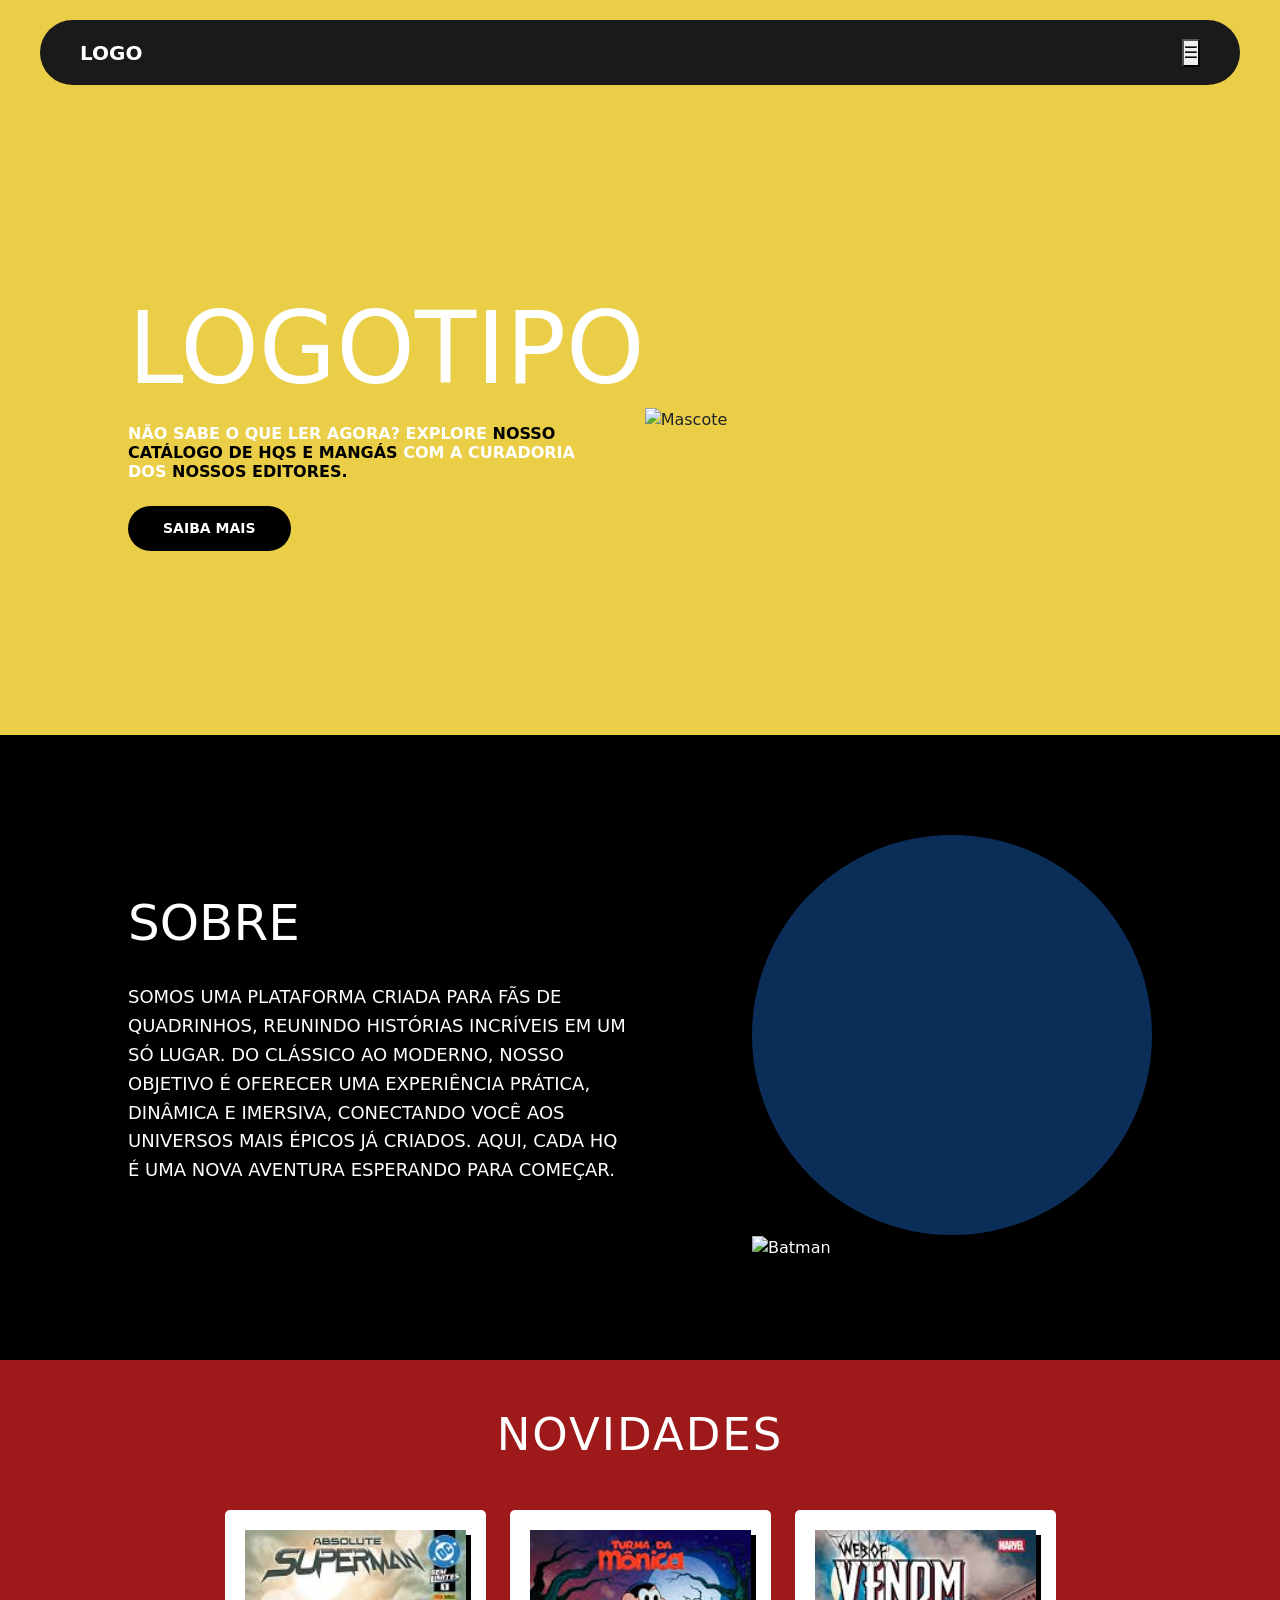
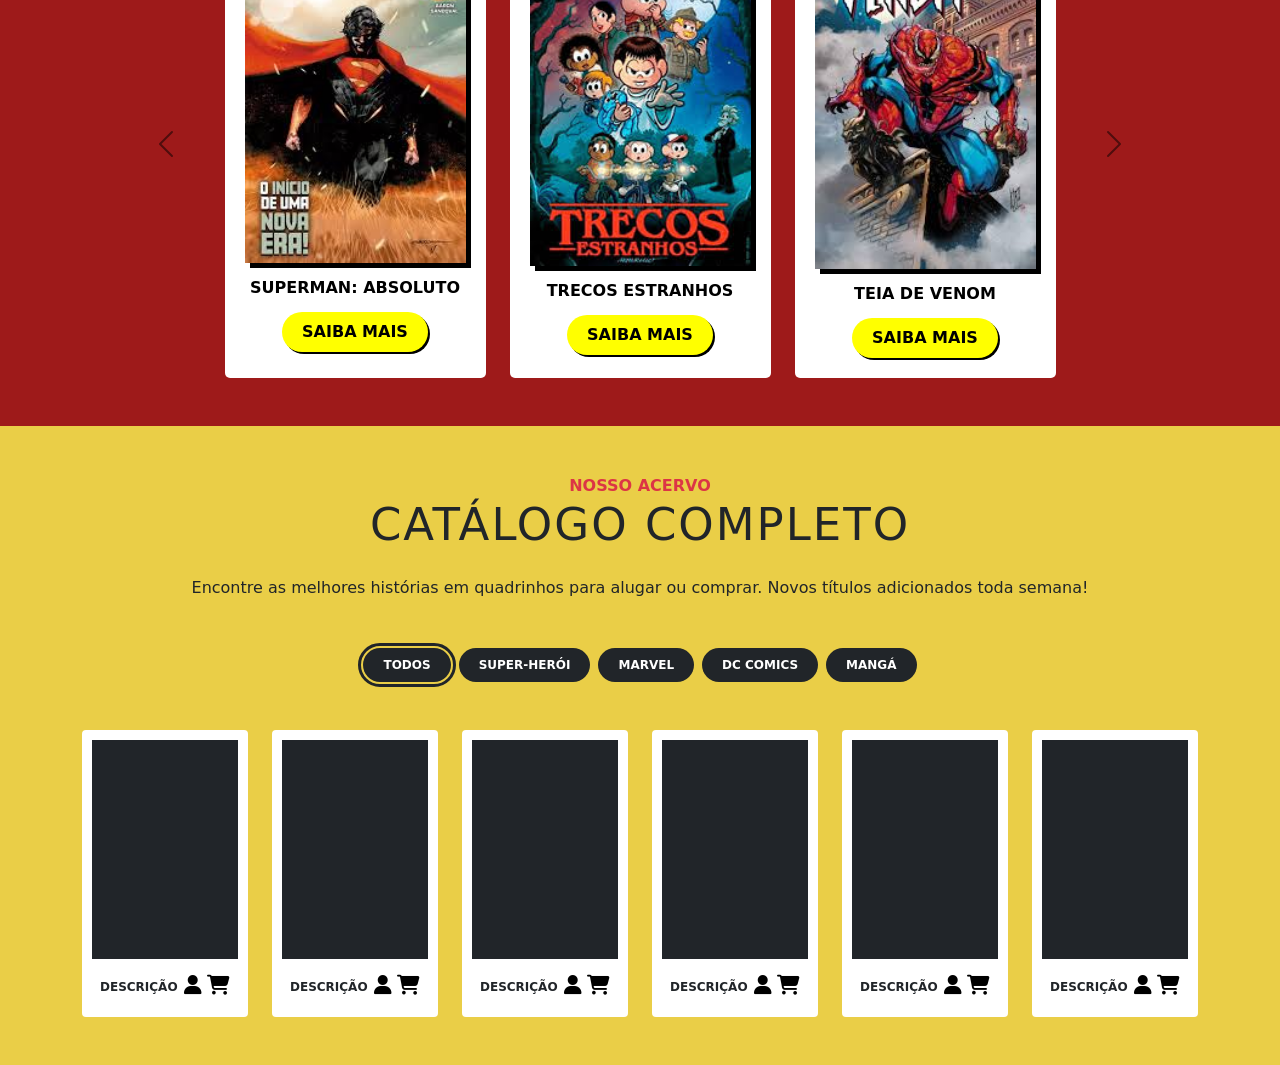
==== index.html @ d1879678 "commit 1 - (falta posicionamento das imagens, circulo e customizaçãomenu hamburguer) kawe - tipograf" ====
<!DOCTYPE html>
<html lang="pt-br">
<head>
    <meta charset="UTF-8">
    <meta name="viewport" content="width=device-width, initial-scale=1.0">
    <title>Landing Page HQs</title>


    <!-- CSS do Bootstrap -->
    <link href="https://cdn.jsdelivr.net/npm/bootstrap@5.3.3/dist/css/bootstrap.min.css" rel="stylesheet" integrity="sha384-QWTKZyjpPEjISv5WaRU9OFeRpok6YctnYmDr5pNlyT2bRjXh0JMhjY6hW+ALEwIH" crossorigin="anonymous">
    
    
    
    <!-- Font Awesome para os ícones exatos -->
    <link rel="stylesheet" href="https://cdnjs.cloudflare.com/ajax/libs/font-awesome/6.4.2/css/all.min.css">
    
    
    <!-- Fontes para estilo HQ -->
    <link href="https://fonts.googleapis.com/css2?family=Bangers&family=Roboto:wght@900&display=swap" rel="stylesheet">


    <!-- CSS -->
    <link rel="stylesheet" href="/css/style.css">

</head>
<body>

    <!-- Header / Navbar  -->
    <header class="header-container">
    <nav class="custom-navbar">

        <!-- Logo -->
        <div class="logo-text">LOGO</div>

        <!-- Botão hambúrguer -->
        <button class="menu-toggle" data-bs-toggle="collapse" data-bs-target="#menuMobile">
            ☰
        </button>

        <!-- Menu -->
        <div class="collapse menu-mobile" id="menuMobile">
            <ul class="nav-links">
                <li><a href="#">SOBRE</a></li>
                <li><a href="#">NEWS</a></li>
                <li><a href="#">CATÁLOGO</a></li>
                <li><a href="#">CONTATO</a></li>
            </ul>

            <!-- Ícones -->
            <div class="nav-icons">
                <i class="fa-solid fa-user user-icon"></i>
                <i class="fa-solid fa-cart-shopping cart-icon"></i>
            </div>
        </div>

    </nav>
</header>


    <!-- Seção hero  -->
    <section class="hero">
        <div class="hero-content">
            <h1>LOGOTIPO</h1>
            <p>NÃO SABE O QUE LER AGORA? EXPLORE <strong>NOSSO CATÁLOGO DE HQS E MANGÁS</strong> COM A CURADORIA DOS <strong> NOSSOS EDITORES.</strong></p>
            <button class="btn-saiba-mais">SAIBA MAIS</button>
        </div>

        <div class="hero-image">
            <!-- img -->
            <img src="" alt="Mascote">
        </div>
    </section>

    <!-- Seção sobre  -->
    <section class="about">
        <div class="about-container">
            <div class="about-text">
                
                <h2>SOBRE</h2>

                <p>SOMOS UMA PLATAFORMA CRIADA PARA FÃS DE QUADRINHOS, REUNINDO HISTÓRIAS INCRÍVEIS EM UM SÓ LUGAR. DO CLÁSSICO AO MODERNO, NOSSO OBJETIVO É OFERECER UMA EXPERIÊNCIA PRÁTICA, DINÂMICA E IMERSIVA, CONECTANDO VOCÊ AOS UNIVERSOS MAIS ÉPICOS JÁ CRIADOS. AQUI, CADA HQ É UMA NOVA AVENTURA ESPERANDO PARA COMEÇAR.</p>
            </div>
            <div class="about-img">
                <div class="circle-bg"></div>

                <!-- img -->
                <img src="" alt="Batman">
            </div>
        </div>
    </section>

    <!-- Seção Novidades  -->
<section class="news-section py-5">
    <div class="container text-center">
        <h2 class="section-title text-white mb-5">NOVIDADES</h2>
        
        <div id="carouselNovidades" class="carousel slide" data-bs-ride="carousel">
            <div class="carousel-inner">
                <!-- Item 1 do Carrossel -->
                <div class="carousel-item active">
                    <div class="row justify-content-center g-4">
                        <!-- Card 1 -->
                        <div class="col-10 col-sm-6 col-md-4 col-lg-3">
                            <div class="news-card">
                                <img src="/assets/img/new-img2.jpg" alt="Superman Absoluto">
                                <h5>SUPERMAN: ABSOLUTO</h5>
                                <button class="btn-hq">SAIBA MAIS</button>
                            </div>
                        </div>
                        <!-- Card 2 -->
                        <div class="col-10 col-sm-6 col-md-4 col-lg-3">
                            <div class="news-card">
                                <img src="/assets/img/new-img3.jpg" alt="Trecos Estranhos">
                                <h5>TRECOS ESTRANHOS</h5>
                                <button class="btn-hq">SAIBA MAIS</button>
                            </div>
                        </div>
                        <!-- Card 3 -->
                        <div class="col-10 col-sm-6 col-md-4 col-lg-3">
                            <div class="news-card">
                                <img src="/assets/img/new-img1.jpg" alt="Teia de Venom">
                                <h5>TEIA DE VENOM</h5>
                                <button class="btn-hq">SAIBA MAIS</button>
                            </div>
                        </div>
                    </div>
                </div>
            </div>
            <!-- Controles -->
            <button class="carousel-control-prev" type="button" data-bs-target="#carouselNovidades" data-bs-slide="prev">
                <span class="carousel-control-prev-icon"></span>
            </button>
            <button class="carousel-control-next" type="button" data-bs-target="#carouselNovidades" data-bs-slide="next">
                <span class="carousel-control-next-icon"></span>
            </button>
        </div>
    </div>
</section>

<!-- Seção Catálogo  -->
<section class="catalog-section py-5">
    <div class="container text-center">
        <p class="mb-0 text-danger fw-bold">NOSSO ACERVO</p>
        <h2 class="section-title mb-4">CATÁLOGO COMPLETO</h2>
        <p class="subtitle mb-5">Encontre as melhores histórias em quadrinhos para alugar ou comprar. Novos títulos adicionados toda semana!</p>

        <!-- Filtros -->
        <div class="d-flex justify-content-center gap-2 mb-5 flex-wrap">
            <button class="btn-filter active">TODOS</button>
            <button class="btn-filter">SUPER-HERÓI</button>
            <button class="btn-filter">MARVEL</button>
            <button class="btn-filter">DC COMICS</button>
            <button class="btn-filter">MANGÁ</button>
        </div>

        <!-- Grid de Cards do Catálogo  -->
        <div class="row g-4">
             
            <!-- Card 1 -->
            <div class="col-6 col-md-2">
                <div class="catalog-card">
                    <div class="card-img-placeholder"><img src="" alt=""></div>
                    <div class="p-2 d-flex justify-content-between align-items-center mt-2">
                        <span class="desc">DESCRIÇÃO</span>
                        <div class="icons-catalog">
                            <span><i class="fa-solid fa-user user-icon"></i></span>
                            <span><i class="fa-solid fa-cart-shopping cart-icon"></i></span>
                        </div>
                    </div>
                </div>
            </div>
            <!-- Card 2 -->
            <div class="col-6 col-md-2">
                <div class="catalog-card">
                    <div class="card-img-placeholder"><img src="" alt=""></div>
                    <div class="p-2 d-flex justify-content-between align-items-center mt-2">
                        <span class="desc">DESCRIÇÃO</span>
                        <div class="icons-catalog">
                            <span><i class="fa-solid fa-user user-icon"></i></span>
                            <span><i class="fa-solid fa-cart-shopping cart-icon"></i></span>
                        </div>
                    </div>
                </div>
            </div>
            <!-- Card 3 -->
            <div class="col-6 col-md-2">
                <div class="catalog-card">
                    <div class="card-img-placeholder"><img src="" alt="" ></div>
                    <div class="p-2 d-flex justify-content-between align-items-center mt-2">
                        <span class="desc">DESCRIÇÃO</span>
                        <div class="icons-catalog">
                            <span><i class="fa-solid fa-user user-icon"></i></span>
                            <span><i class="fa-solid fa-cart-shopping cart-icon"></i></span>
                        </div>
                    </div>
                </div>
            </div>
            <!-- Card 4 -->
            <div class="col-6 col-md-2">
                <div class="catalog-card">
                    <div class="card-img-placeholder"><img src="" alt=""></div>
                    <div class="p-2 d-flex justify-content-between align-items-center mt-2">
                        <span class="desc">DESCRIÇÃO</span>
                        <div class="icons-catalog">
                            <span><i class="fa-solid fa-user user-icon"></i></span>
                            <span><i class="fa-solid fa-cart-shopping cart-icon"></i></span>
                        </div>
                    </div>
                </div>
            </div>
            <!-- Card 5 -->
            <div class="col-6 col-md-2">
                <div class="catalog-card">
                    <div class="card-img-placeholder"><img src="" alt=""></div>
                    <div class="p-2 d-flex justify-content-between align-items-center mt-2">
                        <span class="desc">DESCRIÇÃO</span>
                        <div class="icons-catalog">
                            <span><i class="fa-solid fa-user user-icon"></i></span>
                            <span><i class="fa-solid fa-cart-shopping cart-icon"></i></span>
                        </div>
                    </div>
                </div>
            </div>
            <!-- Card 6 -->
            <div class="col-6 col-md-2">
                <div class="catalog-card">
                    <div class="card-img-placeholder"><img src="" alt=""></div>
                    <div class="p-2 d-flex justify-content-between align-items-center mt-2">
                        <span class="desc">DESCRIÇÃO</span>
                        <div class="icons-catalog">
                            <span><i class="fa-solid fa-user user-icon"></i></span>
                            <span><i class="fa-solid fa-cart-shopping cart-icon"></i></span>
                        </div>
                    </div>
                </div>
            </div>
        </div>
    </div>
</section>

<!-- Bootstrap JS  -->
<script src="https://cdn.jsdelivr.net/npm/bootstrap@5.3.0/dist/js/bootstrap.bundle.min.js" defer></script>

</body>
</html>
---- css/style.css ----
*{
    padding: 0;
    margin: 0;
    box-sizing: border-box;
}

/* =============================== */

/* --- HEADER  --- */
.header-container {
    background-color: #eace47;
    padding: 20px 0;
    width: 100%;
}

/* Logo */
.logo-text {
    color: white;
    font-weight: 900;
    font-size: 20px;
}

/* Navbar */
.custom-navbar {
    background-color: #1a1a1a;
    width: 95%;
    max-width: 1200px;
    margin: 0 auto;
    height: 65px;
    border-radius: 50px; /* Formato de pílula exato */
    display: flex;
    justify-content: space-between;
    align-items: center;
    padding: 0 40px;
}

.nav-links {
    display: flex;
    list-style: none;
    gap: 35px;
}

.nav-links a {
    color: white;
    text-decoration: none;
    font-weight: 900;
    font-size: 14px;
    transition: 0.3s;
}

.nav-links a:hover {
    color: #f1d34d;
}

/* Ícones navbar */
.nav-icons {
    display: flex;
    gap: 20px;
    align-items: center;
}

.user-icon {
    color: #ffffff; 
    font-size: 20px;
    cursor: pointer;
}

.cart-icon {
    color: #ffffff; /* Branco*/
    font-size: 20px;
    cursor: pointer;
}


/* ==================================== */

/* --- SEÇÃO HERO --- */
.hero {
    background-color: #eace47;
    height: 70vh;
    display: flex;
    align-items: center;
    padding: 0 10%;
}

.hero-content h1 {
     
    font-size: clamp(50px, 8vw, 100px);
    color: white;
    margin-bottom: 15px;
}

.hero-content p {
    color: #ffffff;
    max-width: 450px;
    font-weight: 900;
    text-transform: uppercase;
    font-size: 16px;
    line-height: 1.2;
    margin-bottom: 25px;
}

.hero-content p strong{
    color: black;
}

.btn-saiba-mais {
    background-color: black;
    color: #ffffff;
    border: none;
    padding: 12px 35px;
    border-radius: 25px;
    font-weight: 900;
    cursor: pointer;
    font-size: 14px;
}

/* ================================== */

/* Seção sobre */
.about {
    background-color: black;
    color: white;
    padding: 100px 10%;
    overflow: hidden;
}

.about-container {
    display: flex;
    align-items: center;
    justify-content: space-between;
}

.about-text {
    flex: 1;
}

.about-text h2 {
    font-size: 50px;
    margin-bottom: 30px;
   
}

.about-text p {
    font-size: 18px;
    line-height: 1.6;
    max-width: 500px;
    text-transform: uppercase;
}

.about-image {
    flex: 1;
    position: relative;
    display: flex;
    justify-content: center;
}

.circle-bg {
    
    width: 400px;
    height: 400px;
    background-color: #0b2e59; /* Azul do fundo do Batman */
    border-radius: 50%;
    z-index: 1;
    right: -50px;
}

.about-image img {
    position: relative;
    z-index: 2;
    height: 500px; /* Ajuste conforme sua imagem */
    object-fit: contain;
}

/* Estilo das Seções */
.news-section {
    background-color: #9e1a1a; /* Vermelho escuro da imagem */
}

.catalog-section {
    background-color: #eace47; /* Amarelo */
}

.section-title {
    
    font-size: 45px;
    letter-spacing: 2px;
}

/* ===================================== */

/* Seção novidades */

.carousel-control-prev-icon,
.carousel-control-next-icon {
    filter: invert(1); 
}

/* Cards de Novidades */
.news-card {
    background: white;
    padding: 20px;
    border-radius: 5px;
    height: 100%;
    display: flex;
    flex-direction: column;
    align-items: center;
}

.news-card img {
    width: 100%;
    margin-bottom: 15px;
    box-shadow: 5px 5px 0px black;
}

.news-card h5 {
    font-weight: 900;
    font-size: 16px;
    margin-bottom: 15px;
    color: black;
}

.btn-hq {
    background-color: #ffff00;
    color: black;
    border: none;
    padding: 8px 20px;
    font-weight: 900;
    border-radius: 20px;
    box-shadow: 2px 2px 0px black;
}

/* =========================================== */

/* Seção do catálogo */

/* Filtros */
.btn-filter {
    background-color: #212529;
    color: white;
    border: none;
    padding: 8px 20px;
    border-radius: 20px;
    font-size: 12px;
    font-weight: bold;
}

.btn-filter.active {
    outline: 3px solid #212529;
    outline-offset: 2px;
}

/* Cards do Catálogo */
.catalog-card {
    background: white;
    padding: 10px;
    border-radius: 4px;
}

.card-img-placeholder {
    background-color: #212529;
    aspect-ratio: 2/3;
    width: 100%;
}

.catalog-card .desc {
    font-size: 12px;
    font-weight: 900;
}

.icons-catalog i{
    color: black;
}


/* ================= RESPONSIVIDADE ================= */

/* Tablets */
@media (max-width: 1024px) {

    .custom-navbar {
        padding: 0 20px;
    }

    .nav-links {
        gap: 20px;
    }

    .hero {
        height: auto;
        padding: 60px 8%;
        text-align: center;
        justify-content: center;
    }

    .hero-content p {
        margin: 0 auto 25px;
    }

    .about-container {
        flex-direction: column;
        text-align: center;
        gap: 40px;
    }

    .about-text p {
        margin: 0 auto;
    }

    .circle-bg {
        width: 300px;
        height: 300px;
        right: 0;
    }

    .about-image img {
        height: 400px;
    }
}


/* Celulares */
@media (max-width: 768px) {

    /* Navbar */
    .custom-navbar {
        flex-direction: column;
        height: auto;
        padding: 20px;
        gap: 15px;
        border-radius: 20px;
    }

    .nav-links {
        flex-direction: column;
        gap: 10px;
        align-items: center;
    }

    .nav-icons {
        justify-content: center;
    }

    /* Hero */
    .hero {
        flex-direction: column;
        text-align: center;
        padding: 50px 5%;
    }

    .hero-content h1 {
        font-size: clamp(35px, 10vw, 60px);
    }

    .hero-content p {
        font-size: 14px;
    }

    /* About */
    .about {
        padding: 60px 5%;
    }

    .about-text h2 {
        font-size: 32px;
    }

    .about-text p {
        font-size: 14px;
    }

    .about-image img {
        height: 300px;
    }

    .circle-bg {
        width: 220px;
        height: 220px;
    }

    /* Seções */
    .section-title {
        font-size: 28px;
        text-align: center;
    }

    /* Cards */
    .news-card h5 {
        font-size: 14px;
        text-align: center;
    }

    .btn-hq {
        font-size: 12px;
        padding: 6px 15px;
    }
}


/* Celulares pequenos */
@media (max-width: 480px) {

    .hero-content h1 {
        font-size: 28px;
    }

    .hero-content p {
        font-size: 12px;
    }

    .btn-saiba-mais {
        padding: 10px 20px;
        font-size: 12px;
    }

    .about-text h2 {
        font-size: 24px;
    }

    .section-title {
        font-size: 22px;
    }
}
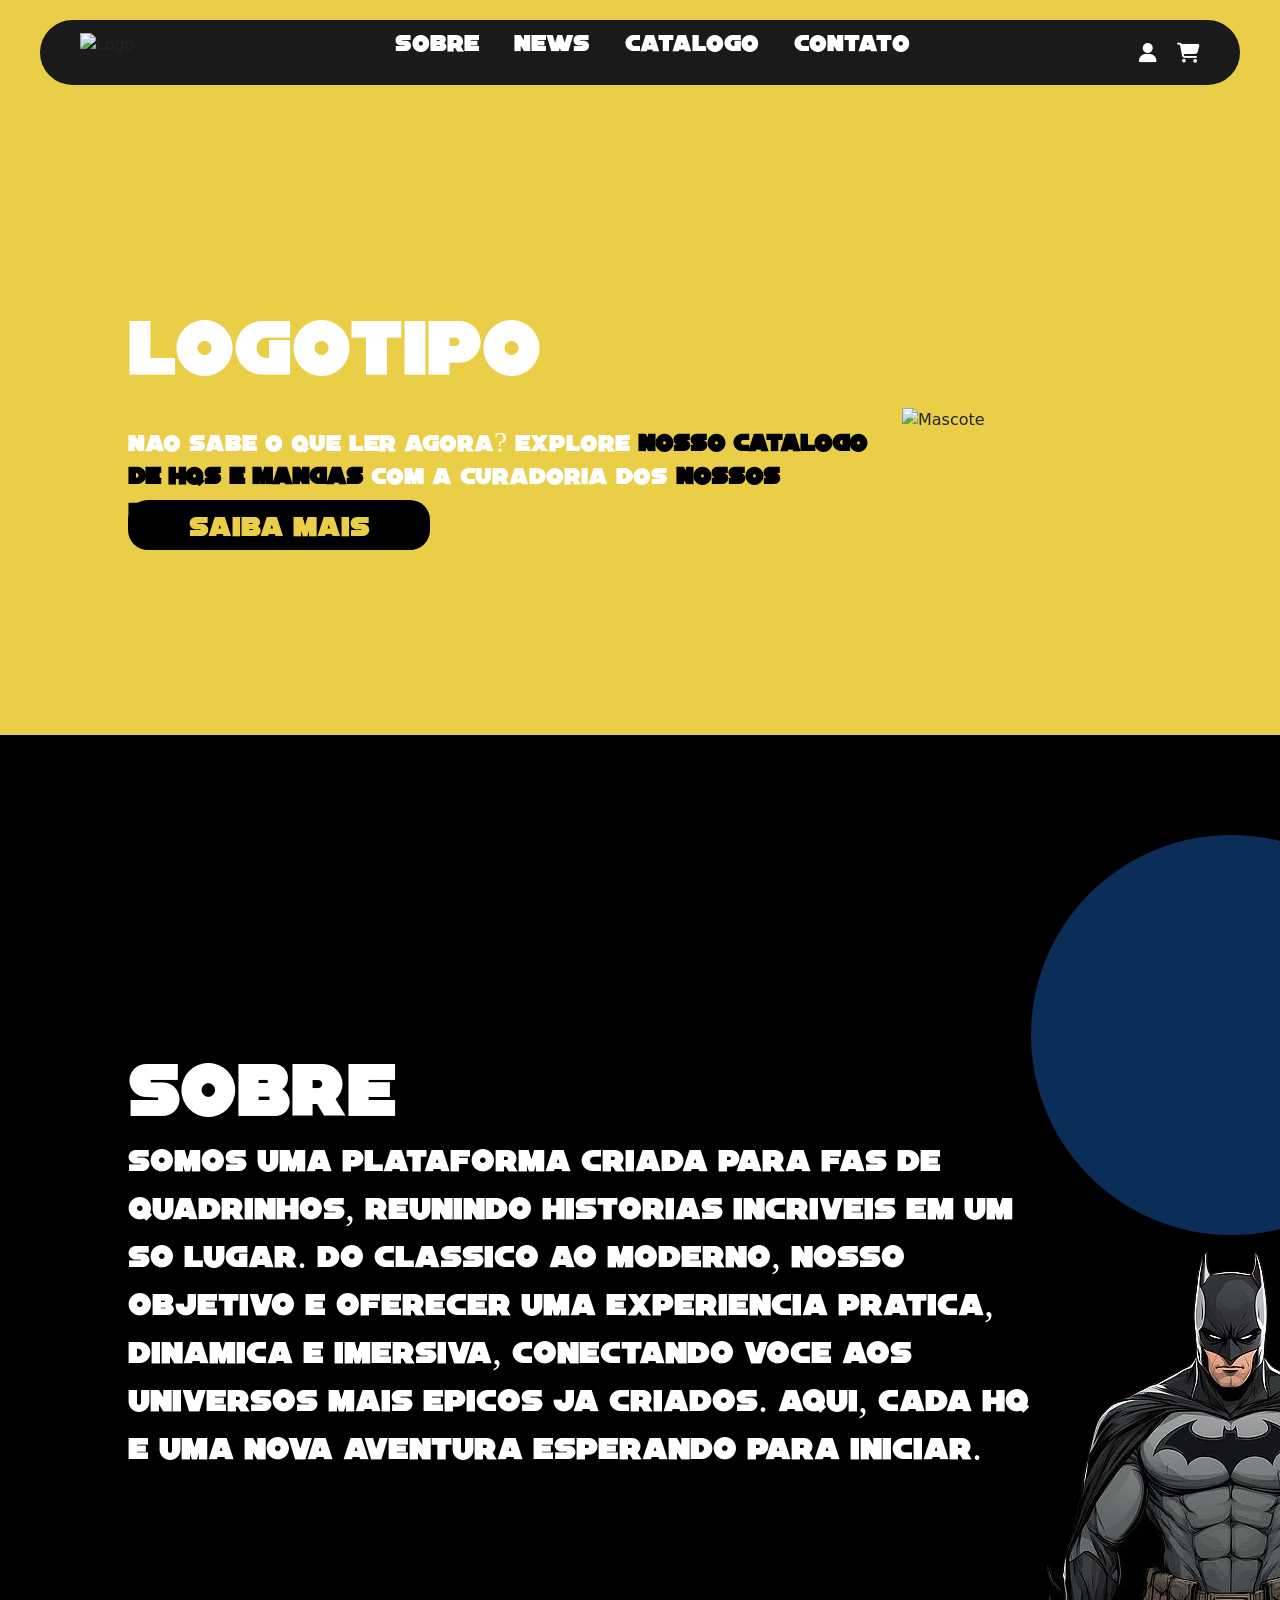
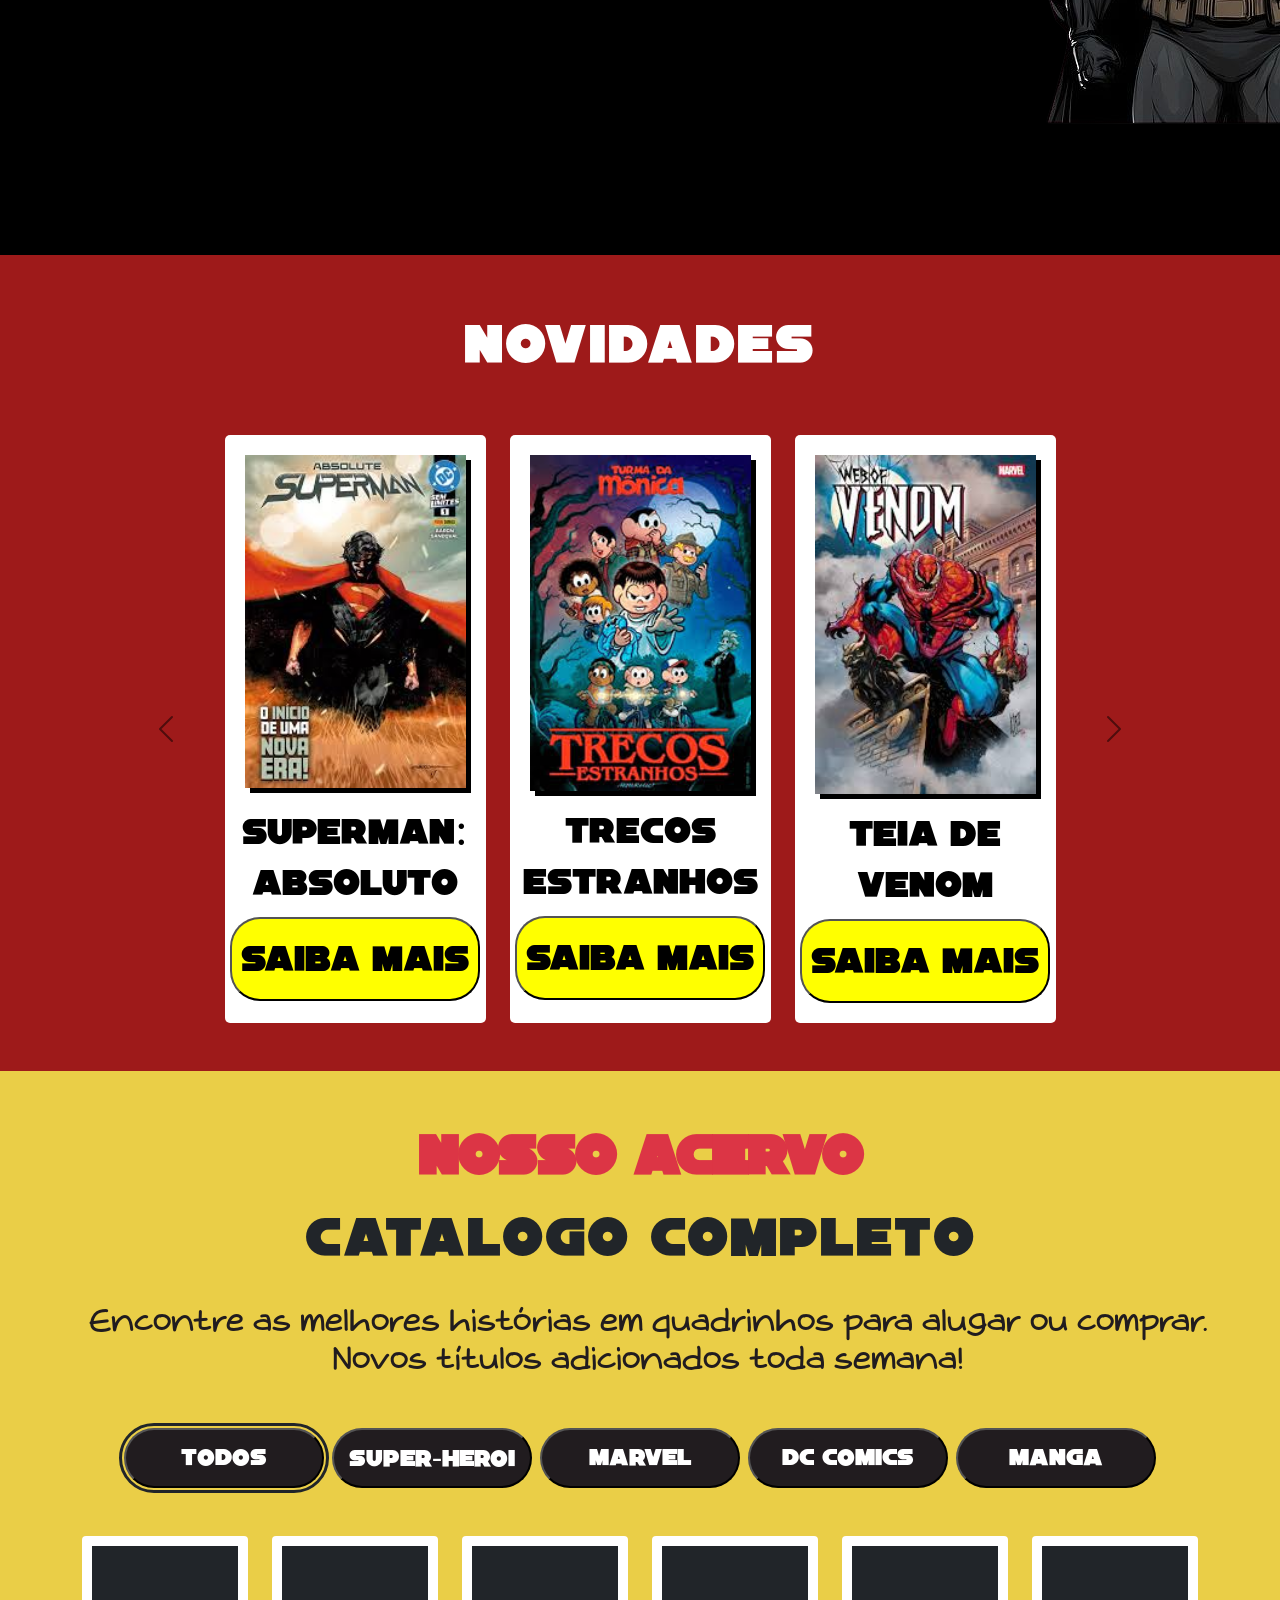
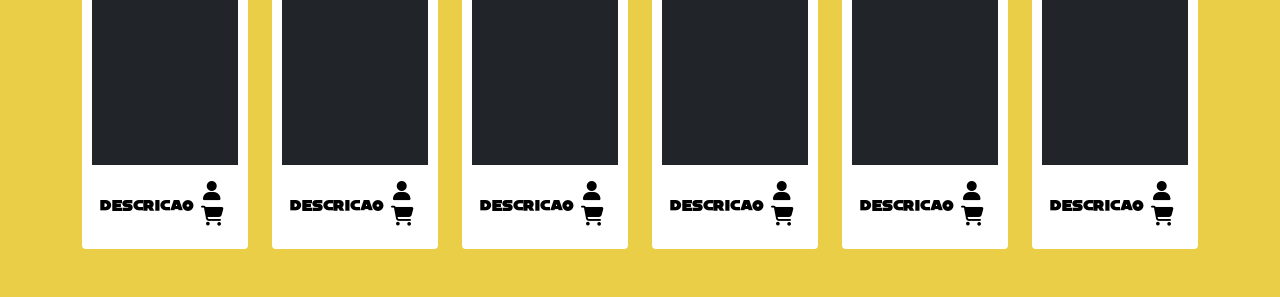
==== commit 4052672a: "commit 2 - falta ajustes no posicionamento das imagens, a logo e o mascote" ====
--- a/index.html
+++ b/index.html
@@ -25,43 +25,37 @@
 </head>
 <body>
 
-    <!-- Header / Navbar  -->
-    <header class="header-container">
-    <nav class="custom-navbar">
-
-        <!-- Logo -->
-        <div class="logo-text">LOGO</div>
-
-        <!-- Botão hambúrguer -->
-        <button class="menu-toggle" data-bs-toggle="collapse" data-bs-target="#menuMobile">
-            ☰
-        </button>
-
-        <!-- Menu -->
-        <div class="collapse menu-mobile" id="menuMobile">
-            <ul class="nav-links">
-                <li><a href="#">SOBRE</a></li>
-                <li><a href="#">NEWS</a></li>
-                <li><a href="#">CATÁLOGO</a></li>
-                <li><a href="#">CONTATO</a></li>
-            </ul>
-
-            <!-- Ícones -->
-            <div class="nav-icons">
-                <i class="fa-solid fa-user user-icon"></i>
-                <i class="fa-solid fa-cart-shopping cart-icon"></i>
-            </div>
-        </div>
-
-    </nav>
-</header>
+    <!-- Header / Navbar --> 
+    <header class="header-container"> 
+        <nav class="custom-navbar"> 
+            
+            <!-- Logo --> 
+        <div class="logo">
+             <img src="assets/img/" alt="Logo">
+        </div>
+             
+             <!-- Navbar --> 
+              <ul class="nav-links"> 
+                <li><a href="#">SOBRE</a></li> 
+                <li><a href="#">NEWS</a></li> 
+                <li><a href="#">CATALOGO</a></li> 
+                <li><a href="#">CONTATO</a></li> 
+            </ul> 
+            
+            <!-- Icones da navbar --> 
+             <div class="nav-icons"> 
+                <i class="fa-solid fa-user user-icon"></i> 
+                <i class="fa-solid fa-cart-shopping cart-icon"></i> 
+            </div> 
+        </nav> 
+    </header>
 
 
     <!-- Seção hero  -->
     <section class="hero">
         <div class="hero-content">
             <h1>LOGOTIPO</h1>
-            <p>NÃO SABE O QUE LER AGORA? EXPLORE <strong>NOSSO CATÁLOGO DE HQS E MANGÁS</strong> COM A CURADORIA DOS <strong> NOSSOS EDITORES.</strong></p>
+            <p>NAO SABE O QUE LER AGORA? EXPLORE <strong>NOSSO CATALOGO DE HQS E MANGAS</strong> COM A CURADORIA DOS <strong> NOSSOS EDITORES.</strong></p>
             <button class="btn-saiba-mais">SAIBA MAIS</button>
         </div>
 
@@ -78,13 +72,14 @@
                 
                 <h2>SOBRE</h2>
 
-                <p>SOMOS UMA PLATAFORMA CRIADA PARA FÃS DE QUADRINHOS, REUNINDO HISTÓRIAS INCRÍVEIS EM UM SÓ LUGAR. DO CLÁSSICO AO MODERNO, NOSSO OBJETIVO É OFERECER UMA EXPERIÊNCIA PRÁTICA, DINÂMICA E IMERSIVA, CONECTANDO VOCÊ AOS UNIVERSOS MAIS ÉPICOS JÁ CRIADOS. AQUI, CADA HQ É UMA NOVA AVENTURA ESPERANDO PARA COMEÇAR.</p>
+                <p>SOMOS UMA PLATAFORMA CRIADA PARA FAS DE QUADRINHOS, REUNINDO HISTORIAS INCRIVEIS EM UM SO LUGAR. DO CLASSICO AO MODERNO, NOSSO OBJETIVO E OFERECER UMA EXPERIENCIA PRATICA, DINAMICA E IMERSIVA, CONECTANDO VOCE AOS UNIVERSOS MAIS EPICOS JA CRIADOS. AQUI, CADA HQ E UMA NOVA AVENTURA ESPERANDO PARA INICIAR.</p>
             </div>
             <div class="about-img">
                 <div class="circle-bg"></div>
 
                 <!-- img -->
-                <img src="" alt="Batman">
+                <img src="/assets/img/batman-img-removebg-preview.png" alt="Batman">
+
             </div>
         </div>
     </section>
@@ -140,17 +135,17 @@
 <!-- Seção Catálogo  -->
 <section class="catalog-section py-5">
     <div class="container text-center">
-        <p class="mb-0 text-danger fw-bold">NOSSO ACERVO</p>
-        <h2 class="section-title mb-4">CATÁLOGO COMPLETO</h2>
+        <p class="titulo-cat mb-0 text-danger fw-bold">NOSSO ACERVO</p>
+        <h2 class="section-title mb-4">CATALOGO COMPLETO</h2>
         <p class="subtitle mb-5">Encontre as melhores histórias em quadrinhos para alugar ou comprar. Novos títulos adicionados toda semana!</p>
 
         <!-- Filtros -->
         <div class="d-flex justify-content-center gap-2 mb-5 flex-wrap">
             <button class="btn-filter active">TODOS</button>
-            <button class="btn-filter">SUPER-HERÓI</button>
+            <button class="btn-filter">SUPER-HEROI</button>
             <button class="btn-filter">MARVEL</button>
             <button class="btn-filter">DC COMICS</button>
-            <button class="btn-filter">MANGÁ</button>
+            <button class="btn-filter">MANGA</button>
         </div>
 
         <!-- Grid de Cards do Catálogo  -->
@@ -161,7 +156,7 @@
                 <div class="catalog-card">
                     <div class="card-img-placeholder"><img src="" alt=""></div>
                     <div class="p-2 d-flex justify-content-between align-items-center mt-2">
-                        <span class="desc">DESCRIÇÃO</span>
+                        <span class="desc">DESCRICAO</span>
                         <div class="icons-catalog">
                             <span><i class="fa-solid fa-user user-icon"></i></span>
                             <span><i class="fa-solid fa-cart-shopping cart-icon"></i></span>
@@ -174,7 +169,7 @@
                 <div class="catalog-card">
                     <div class="card-img-placeholder"><img src="" alt=""></div>
                     <div class="p-2 d-flex justify-content-between align-items-center mt-2">
-                        <span class="desc">DESCRIÇÃO</span>
+                        <span class="desc">DESCRICAO</span>
                         <div class="icons-catalog">
                             <span><i class="fa-solid fa-user user-icon"></i></span>
                             <span><i class="fa-solid fa-cart-shopping cart-icon"></i></span>
@@ -187,7 +182,7 @@
                 <div class="catalog-card">
                     <div class="card-img-placeholder"><img src="" alt="" ></div>
                     <div class="p-2 d-flex justify-content-between align-items-center mt-2">
-                        <span class="desc">DESCRIÇÃO</span>
+                        <span class="desc">DESCRICAO</span>
                         <div class="icons-catalog">
                             <span><i class="fa-solid fa-user user-icon"></i></span>
                             <span><i class="fa-solid fa-cart-shopping cart-icon"></i></span>
@@ -200,7 +195,7 @@
                 <div class="catalog-card">
                     <div class="card-img-placeholder"><img src="" alt=""></div>
                     <div class="p-2 d-flex justify-content-between align-items-center mt-2">
-                        <span class="desc">DESCRIÇÃO</span>
+                        <span class="desc">DESCRICAO</span>
                         <div class="icons-catalog">
                             <span><i class="fa-solid fa-user user-icon"></i></span>
                             <span><i class="fa-solid fa-cart-shopping cart-icon"></i></span>
@@ -213,7 +208,7 @@
                 <div class="catalog-card">
                     <div class="card-img-placeholder"><img src="" alt=""></div>
                     <div class="p-2 d-flex justify-content-between align-items-center mt-2">
-                        <span class="desc">DESCRIÇÃO</span>
+                        <span class="desc">DESCRICAO</span>
                         <div class="icons-catalog">
                             <span><i class="fa-solid fa-user user-icon"></i></span>
                             <span><i class="fa-solid fa-cart-shopping cart-icon"></i></span>
@@ -226,7 +221,7 @@
                 <div class="catalog-card">
                     <div class="card-img-placeholder"><img src="" alt=""></div>
                     <div class="p-2 d-flex justify-content-between align-items-center mt-2">
-                        <span class="desc">DESCRIÇÃO</span>
+                        <span class="desc">DESCRICAO</span>
                         <div class="icons-catalog">
                             <span><i class="fa-solid fa-user user-icon"></i></span>
                             <span><i class="fa-solid fa-cart-shopping cart-icon"></i></span>
--- a/css/style.css
+++ b/css/style.css
@@ -2,6 +2,29 @@
     padding: 0;
     margin: 0;
     box-sizing: border-box;
+}
+
+
+/* Fontes baixadas */
+
+/* Fonte 1 (Moliga) */
+@font-face {
+    font-family: 'Moliga';
+    src: url('/assets/fonts/Moliga\ DEMO.otf') format('opentype');
+    font-weight: normal;
+    font-style: normal;
+}
+
+
+/* Fonte 2 (The simple Life) */
+@font-face {
+    font-family: 'Simple';
+    src: url('/assets/fonts/The\ Simple\ Life.otf') format('opentype');
+}
+
+
+.body{
+    font-family: 'Moliga';
 }
 
 /* =============================== */
@@ -14,11 +37,20 @@
 }
 
 /* Logo */
-.logo-text {
-    color: white;
-    font-weight: 900;
-    font-size: 20px;
-}
+
+.logo {
+    display: flex;
+    align-items: center;
+}
+
+
+
+.logo img {
+    height: 40px; /* controla o tamanho */
+    width: auto;
+    display: block;
+}
+
 
 /* Navbar */
 .custom-navbar {
@@ -27,7 +59,7 @@
     max-width: 1200px;
     margin: 0 auto;
     height: 65px;
-    border-radius: 50px; /* Formato de pílula exato */
+    border-radius: 50px; 
     display: flex;
     justify-content: space-between;
     align-items: center;
@@ -41,11 +73,15 @@
 }
 
 .nav-links a {
-    color: white;
+    color: #FFF;
+    text-align: center;
+    font-family: "Moliga";
+    font-size: 30px;
+    font-style: normal;
+    font-weight: 400;
+    line-height: normal;
     text-decoration: none;
-    font-weight: 900;
-    font-size: 14px;
-    transition: 0.3s;
+
 }
 
 .nav-links a:hover {
@@ -88,16 +124,22 @@
     font-size: clamp(50px, 8vw, 100px);
     color: white;
     margin-bottom: 15px;
+    font-family: 'Moliga';
 }
 
 .hero-content p {
-    color: #ffffff;
-    max-width: 450px;
-    font-weight: 900;
-    text-transform: uppercase;
-    font-size: 16px;
-    line-height: 1.2;
-    margin-bottom: 25px;
+    /* Caixa */
+    width: 774px;
+    height: 59px;
+    
+    
+    /* Letras */
+    color: #FFF;
+    font-family: "Moliga";
+    font-size: 30px;
+    font-style: normal;
+    font-weight: 400;
+    line-height: normal;
 }
 
 .hero-content p strong{
@@ -105,14 +147,21 @@
 }
 
 .btn-saiba-mais {
+    
+    /* Botão */
     background-color: black;
-    color: #ffffff;
+    border-radius: 20px;
     border: none;
-    padding: 12px 35px;
-    border-radius: 25px;
-    font-weight: 900;
+    width: 302px;
+    height: 50px;
+    
+    
+    /* Letras */
+    color: #eace47;
+    font-weight: 400;
     cursor: pointer;
-    font-size: 14px;
+    font-size: 36px;
+    font-family: 'Moliga';
 }
 
 /* ================================== */
@@ -135,17 +184,35 @@
     flex: 1;
 }
 
+/* Titulo seção sobre */
 .about-text h2 {
-    font-size: 50px;
-    margin-bottom: 30px;
+
+    width: 332px;
+    height: 92px;
+
+   color: #FFF;
+    font-family: "Moliga";
+    font-size: 96px;
+    font-style: normal;
+    font-weight: 400;
+    line-height: normal;
    
 }
 
 .about-text p {
-    font-size: 18px;
-    line-height: 1.6;
-    max-width: 500px;
-    text-transform: uppercase;
+    
+    /* Caixa */
+    width: 903px;
+    height: 396px;
+    
+    
+    /* Letras */
+    color: #FFF;
+    font-family: "Moliga";
+    font-size: 40px;
+    font-style: normal;
+    font-weight: 400;
+    line-height: normal;
 }
 
 .about-image {
@@ -159,7 +226,7 @@
     
     width: 400px;
     height: 400px;
-    background-color: #0b2e59; /* Azul do fundo do Batman */
+    background-color: #0b2e59; 
     border-radius: 50%;
     z-index: 1;
     right: -50px;
@@ -173,17 +240,20 @@
 }
 
 /* Estilo das Seções */
+
+/* Seção novidades */
 .news-section {
-    background-color: #9e1a1a; /* Vermelho escuro da imagem */
-}
-
+    background-color: #9e1a1a;
+}
+
+/* Seção catálogo */
 .catalog-section {
-    background-color: #eace47; /* Amarelo */
+    background-color: #eace47; 
 }
 
 .section-title {
-    
-    font-size: 45px;
+    font-family: 'Moliga';
+    font-size: 70px;
     letter-spacing: 2px;
 }
 
@@ -198,6 +268,7 @@
 
 /* Cards de Novidades */
 .news-card {
+    font-family: 'Moliga';
     background: white;
     padding: 20px;
     border-radius: 5px;
@@ -214,35 +285,71 @@
 }
 
 .news-card h5 {
-    font-weight: 900;
-    font-size: 16px;
-    margin-bottom: 15px;
-    color: black;
+    color: #000;
+    font-family: "Moliga";
+    font-size: 46px;
+    font-style: normal;
+    font-weight: 400;
+    line-height: normal;
 }
 
 .btn-hq {
     background-color: #ffff00;
-    color: black;
-    border: none;
-    padding: 8px 20px;
-    font-weight: 900;
-    border-radius: 20px;
-    box-shadow: 2px 2px 0px black;
+    border-radius: 30px;
+    width: 250px;
+    height: 84px;
+    
+    
+    color: #000;
+    font-family: "Moliga";
+    font-size: 46px;
+    font-style: normal;
+    font-weight: 400;
+    line-height: normal;
 }
 
 /* =========================================== */
 
 /* Seção do catálogo */
+
+.titulo-cat{
+    color: #211C1F;
+    font-family: "Moliga";
+    font-size: 70px;
+    font-style: normal;
+    font-weight: 400;
+    line-height: normal;    
+    
+}
+
+.subtitle{
+    width: 1132px;
+    color: #211C1F;
+    text-align: center;
+    font-family: "Simple";
+    font-size: 30px;
+    font-style: normal;
+    font-weight: 400;
+    line-height: normal;
+}
 
 /* Filtros */
 .btn-filter {
-    background-color: #212529;
-    color: white;
-    border: none;
-    padding: 8px 20px;
-    border-radius: 20px;
-    font-size: 12px;
-    font-weight: bold;
+    
+    /* layout */
+    width: 200px;
+    height: 60px;
+    border-radius: 30px;
+    background: #211C1F;
+
+    /* Letras */
+    color: #FFF;
+    text-align: center;
+    font-family: "Moliga";
+    font-size: 30px;
+    font-style: normal;
+    font-weight: 400;
+    line-height: normal;
 }
 
 .btn-filter.active {
@@ -252,9 +359,12 @@
 
 /* Cards do Catálogo */
 .catalog-card {
+
+    /* Layout */
     background: white;
     padding: 10px;
     border-radius: 4px;
+    font-family: 'Moliga';
 }
 
 .card-img-placeholder {
@@ -264,8 +374,13 @@
 }
 
 .catalog-card .desc {
-    font-size: 12px;
-    font-weight: 900;
+    color: #000;
+    text-align: center;
+    font-family: "Moliga";
+    font-size: 20px;
+    font-style: normal;
+    font-weight: 100;
+    line-height: normal;
 }
 
 .icons-catalog i{
@@ -275,7 +390,7 @@
 
 /* ================= RESPONSIVIDADE ================= */
 
-/* Tablets */
+/* ===== TABLETS ===== */
 @media (max-width: 1024px) {
 
     .custom-navbar {
@@ -286,25 +401,36 @@
         gap: 20px;
     }
 
+    /* HERO */
     .hero {
         height: auto;
         padding: 60px 8%;
         text-align: center;
         justify-content: center;
+        flex-direction: column;
     }
 
     .hero-content p {
+        max-width: 100%;
         margin: 0 auto 25px;
-    }
-
+        font-size: 22px;
+    }
+
+    /* ABOUT */
     .about-container {
         flex-direction: column;
         text-align: center;
         gap: 40px;
     }
 
+    .about-text h2 {
+        font-size: clamp(40px, 6vw, 70px);
+        width: 100%;
+    }
+
     .about-text p {
-        margin: 0 auto;
+        max-width: 100%;
+        font-size: 22px;
     }
 
     .circle-bg {
@@ -316,13 +442,40 @@
     .about-image img {
         height: 400px;
     }
-}
-
-
-/* Celulares */
+
+    /* TÍTULOS */
+    .section-title {
+        font-size: clamp(32px, 5vw, 60px);
+        text-align: center;
+    }
+
+    /* SUBTITLE */
+    .subtitle {
+        max-width: 100%;
+        font-size: 22px;
+    }
+
+    /* BOTÕES */
+    .btn-hq,
+    .btn-saiba-mais {
+        width: auto;
+        max-width: 250px;
+        height: auto;
+        font-size: 20px;
+        padding: 12px 20px;
+    }
+}
+
+
+/* ===== CELULARES ===== */
 @media (max-width: 768px) {
 
-    /* Navbar */
+    /* LOGO */
+    .logo img {
+        height: 30px;
+    }
+
+    /* NAVBAR */
     .custom-navbar {
         flex-direction: column;
         height: auto;
@@ -333,15 +486,19 @@
 
     .nav-links {
         flex-direction: column;
-        gap: 10px;
+        gap: 12px;
         align-items: center;
+    }
+
+    .nav-links a {
+        font-size: 20px;
     }
 
     .nav-icons {
         justify-content: center;
     }
 
-    /* Hero */
+    /* HERO */
     .hero {
         flex-direction: column;
         text-align: center;
@@ -349,75 +506,102 @@
     }
 
     .hero-content h1 {
-        font-size: clamp(35px, 10vw, 60px);
+        font-size: clamp(30px, 10vw, 50px);
+    }
+
+    .hero-content p {
+        width: 100%;
+        font-size: 18px;
+    }
+
+    /* ABOUT */
+    .about {
+        padding: 60px 5%;
+    }
+
+    .about-text h2 {
+        font-size: clamp(28px, 8vw, 50px);
+    }
+
+    .about-text p {
+        width: 100%;
+        font-size: 18px;
+    }
+
+    .about-image img {
+        height: 280px;
+    }
+
+    .circle-bg {
+        width: 200px;
+        height: 200px;
+    }
+
+    /* TÍTULOS */
+    .section-title {
+        font-size: 26px;
+        text-align: center;
+    }
+
+    /* SUBTITLE */
+    .subtitle {
+        width: 100%;
+        font-size: 16px;
+    }
+
+    /* CARDS */
+    .news-card h5 {
+        font-size: 18px;
+        text-align: center;
+    }
+
+    /* BOTÕES */
+    .btn-hq {
+        width: 100%;
+        max-width: 200px;
+        height: auto;
+        font-size: 18px;
+        padding: 10px;
+    }
+
+    .btn-saiba-mais {
+        width: 100%;
+        max-width: 220px;
+        height: auto;
+        font-size: 18px;
+    }
+}
+
+
+/* ===== CELULARES PEQUENOS ===== */
+@media (max-width: 480px) {
+
+    .hero-content h1 {
+        font-size: 26px;
     }
 
     .hero-content p {
         font-size: 14px;
     }
 
-    /* About */
-    .about {
-        padding: 60px 5%;
+    .btn-saiba-mais {
+        font-size: 16px;
+        padding: 8px 16px;
     }
 
     .about-text h2 {
-        font-size: 32px;
+        font-size: 24px;
     }
 
     .about-text p {
         font-size: 14px;
     }
 
-    .about-image img {
-        height: 300px;
-    }
-
-    .circle-bg {
-        width: 220px;
-        height: 220px;
-    }
-
-    /* Seções */
-    .section-title {
-        font-size: 28px;
-        text-align: center;
-    }
-
-    /* Cards */
-    .news-card h5 {
-        font-size: 14px;
-        text-align: center;
-    }
-
-    .btn-hq {
-        font-size: 12px;
-        padding: 6px 15px;
-    }
-}
-
-
-/* Celulares pequenos */
-@media (max-width: 480px) {
-
-    .hero-content h1 {
-        font-size: 28px;
-    }
-
-    .hero-content p {
-        font-size: 12px;
-    }
-
-    .btn-saiba-mais {
-        padding: 10px 20px;
-        font-size: 12px;
-    }
-
-    .about-text h2 {
-        font-size: 24px;
-    }
-
     .section-title {
         font-size: 22px;
     }
+
+    .subtitle {
+        font-size: 14px;
+    }
 }
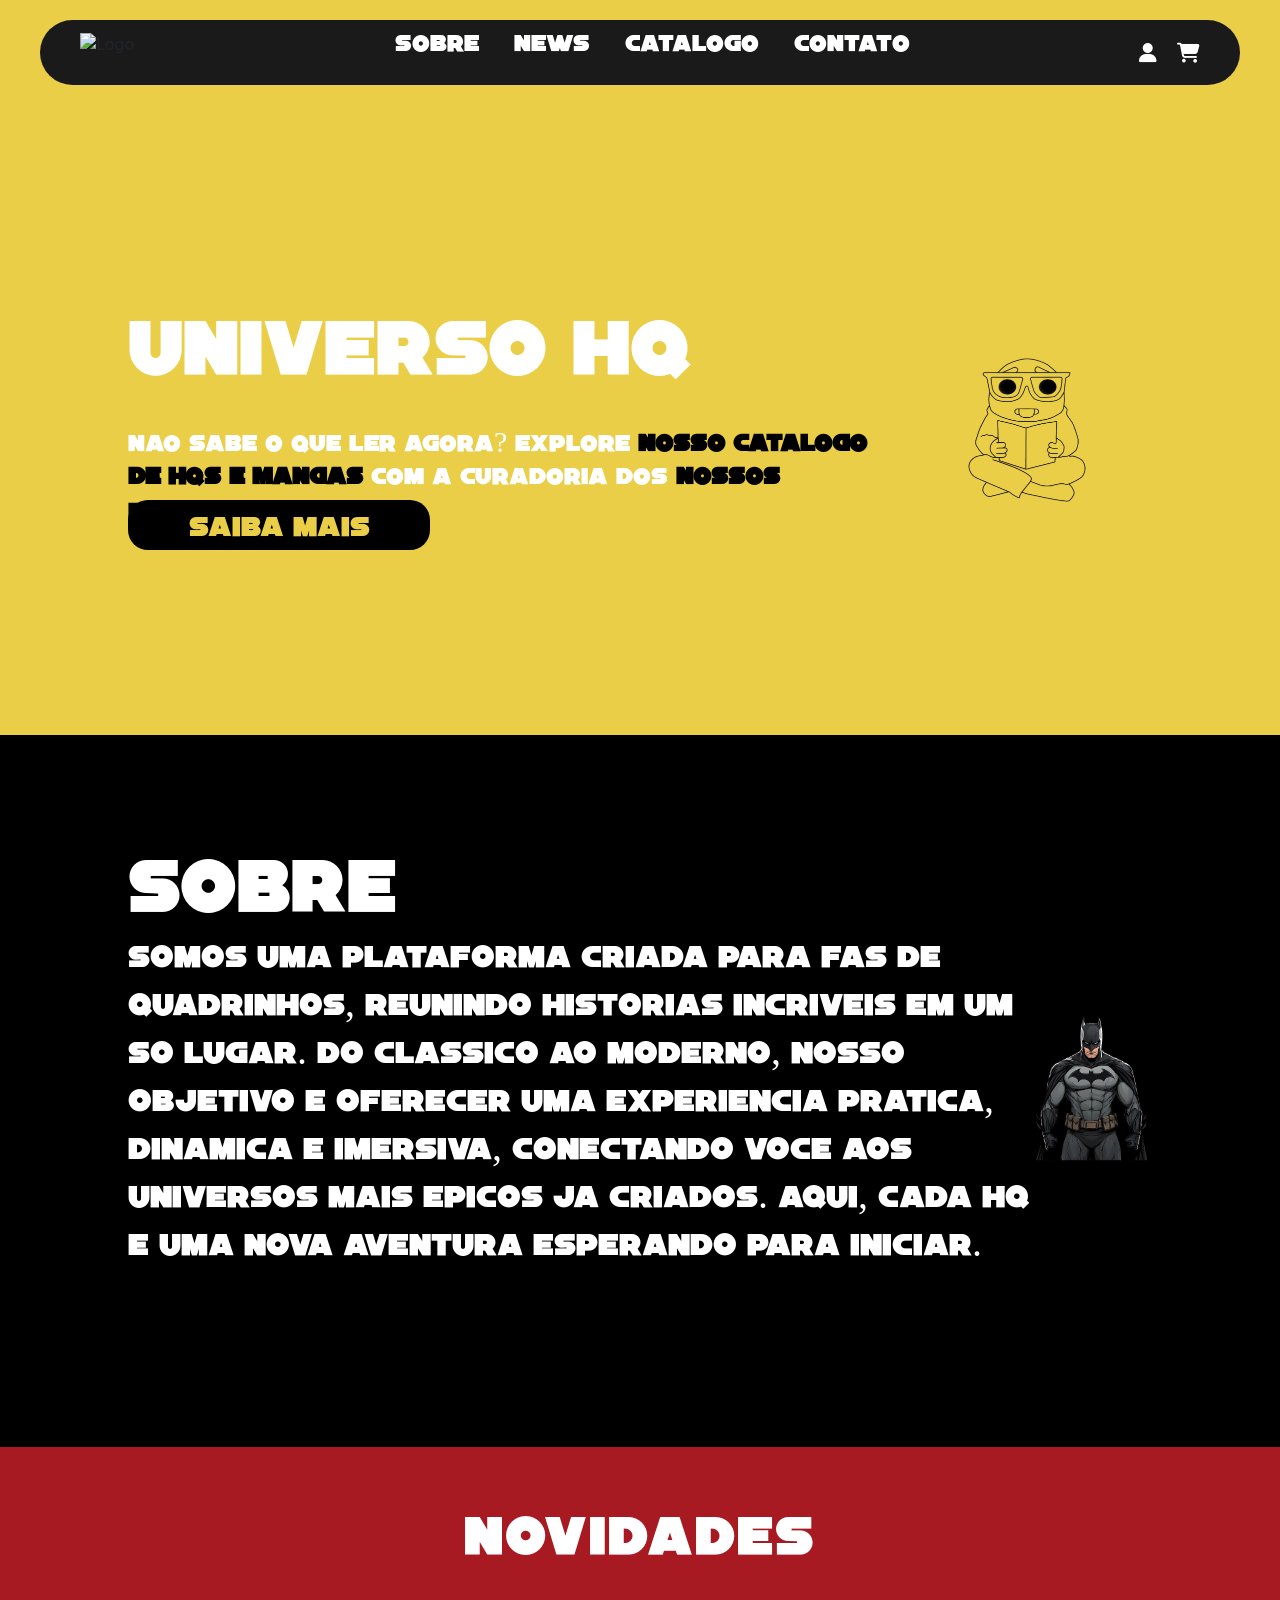
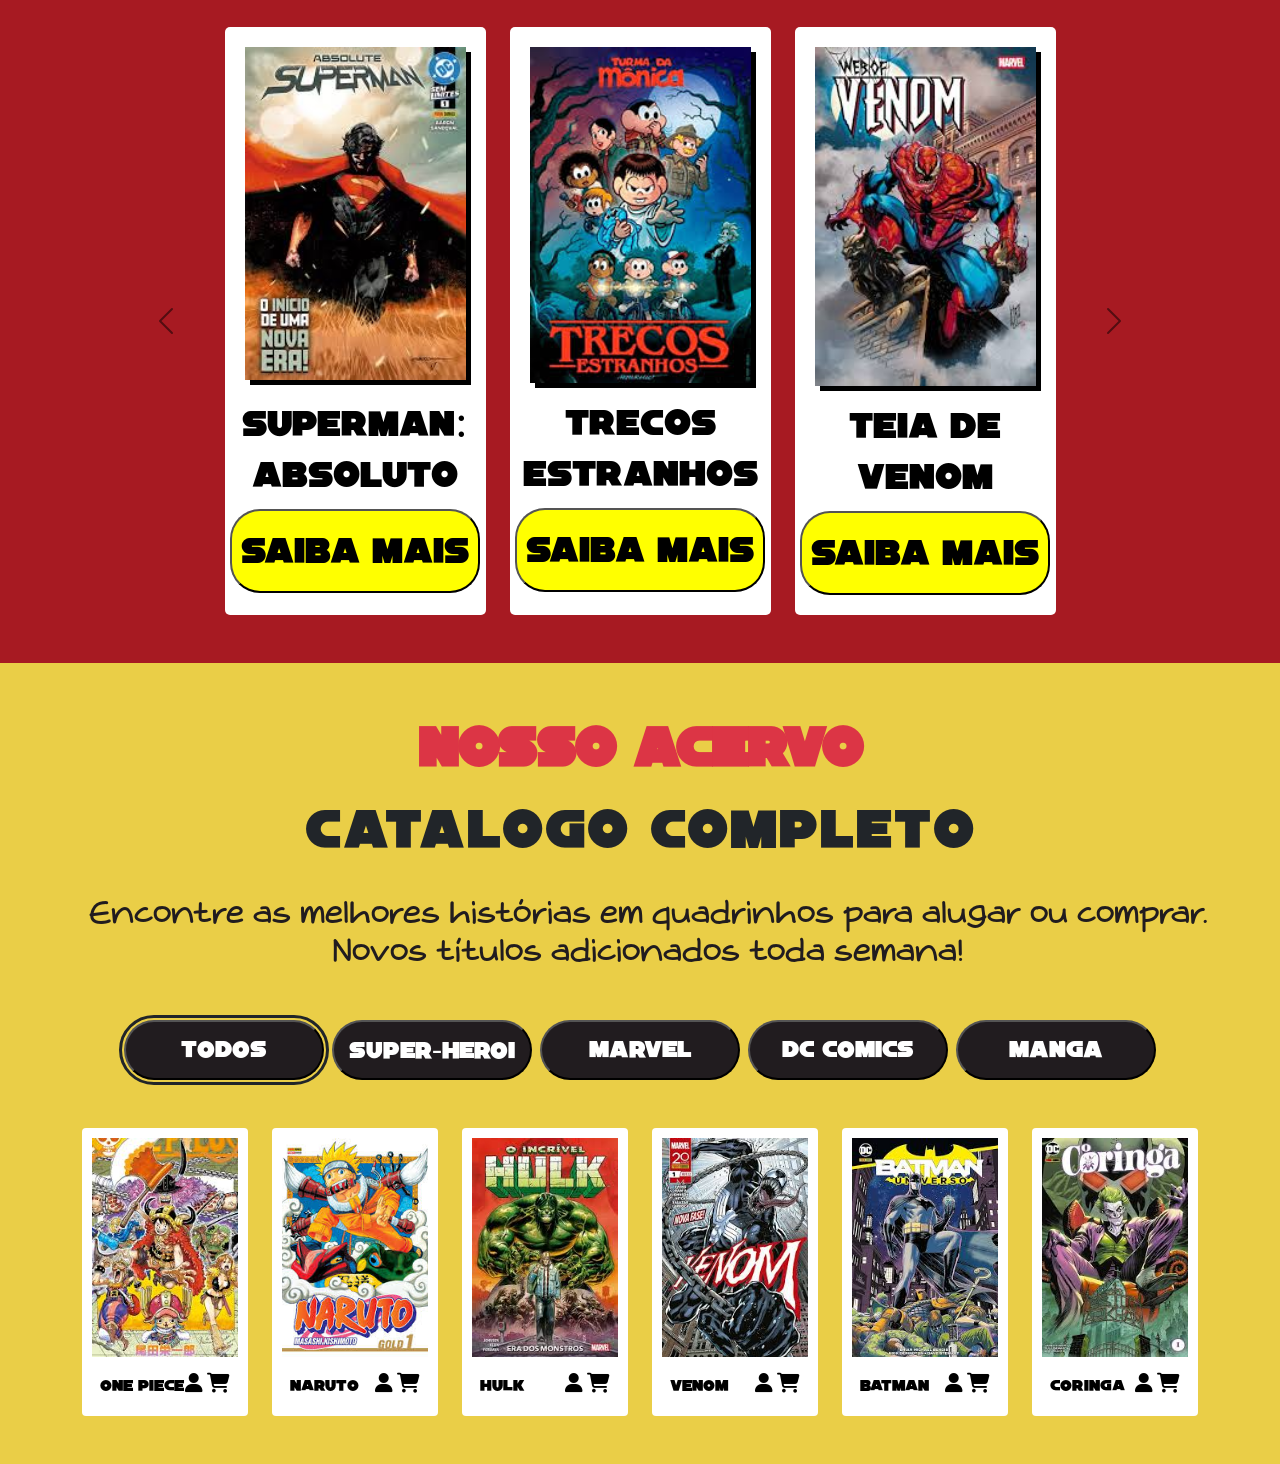
==== commit 6b9d60d0: "commit 3 -  falta a imagem da logo e alguns tamanhos e posicionamentos" ====
--- a/index.html
+++ b/index.html
@@ -54,14 +54,14 @@
     <!-- Seção hero  -->
     <section class="hero">
         <div class="hero-content">
-            <h1>LOGOTIPO</h1>
+            <h1>UNIVERSO HQ</h1>
             <p>NAO SABE O QUE LER AGORA? EXPLORE <strong>NOSSO CATALOGO DE HQS E MANGAS</strong> COM A CURADORIA DOS <strong> NOSSOS EDITORES.</strong></p>
             <button class="btn-saiba-mais">SAIBA MAIS</button>
         </div>
 
         <div class="hero-image">
             <!-- img -->
-            <img src="" alt="Mascote">
+            <img src="assets/img/nerd_mascote__2_-removebg-preview.png" alt="Mascote">
         </div>
     </section>
 
@@ -84,16 +84,20 @@
         </div>
     </section>
 
-    <!-- Seção Novidades  -->
+    <!-- Seção Novidades -->
 <section class="news-section py-5">
     <div class="container text-center">
+
         <h2 class="section-title text-white mb-5">NOVIDADES</h2>
-        
+
         <div id="carouselNovidades" class="carousel slide" data-bs-ride="carousel">
+
             <div class="carousel-inner">
-                <!-- Item 1 do Carrossel -->
+
+                <!-- Slide 1 -->
                 <div class="carousel-item active">
                     <div class="row justify-content-center g-4">
+
                         <!-- Card 1 -->
                         <div class="col-10 col-sm-6 col-md-4 col-lg-3">
                             <div class="news-card">
@@ -102,6 +106,7 @@
                                 <button class="btn-hq">SAIBA MAIS</button>
                             </div>
                         </div>
+
                         <!-- Card 2 -->
                         <div class="col-10 col-sm-6 col-md-4 col-lg-3">
                             <div class="news-card">
@@ -110,6 +115,7 @@
                                 <button class="btn-hq">SAIBA MAIS</button>
                             </div>
                         </div>
+
                         <!-- Card 3 -->
                         <div class="col-10 col-sm-6 col-md-4 col-lg-3">
                             <div class="news-card">
@@ -118,16 +124,63 @@
                                 <button class="btn-hq">SAIBA MAIS</button>
                             </div>
                         </div>
-                    </div>
-                </div>
-            </div>
+
+                    </div>
+                </div>
+
+                <!-- Slide 2 -->
+                <div class="carousel-item">
+                    <div class="row justify-content-center g-4">
+
+                        <!-- Card 1 -->
+                        <div class="col-10 col-sm-6 col-md-4 col-lg-3">
+                            <div class="news-card">
+                                <img src="/assets/img/cat-img.jpg" alt="One piece">
+                                <h5>ONE PIECE</h5>
+                                <button class="btn-hq">SAIBA MAIS</button>
+                            </div>
+                        </div>
+
+                        <!-- Card 2 -->
+                        <div class="col-10 col-sm-6 col-md-4 col-lg-3">
+                            <div class="news-card">
+                                <img src="/assets/img/news-img-4.jpg" alt="Mônica jovem">
+                                <h5>MONICA JOVEM</h5>
+                                <button class="btn-hq">SAIBA MAIS</button>
+                            </div>
+                        </div>
+
+                        <!-- Card 3 -->
+                        <div class="col-10 col-sm-6 col-md-4 col-lg-3">
+                            <div class="news-card">
+                                <img src="/assets/img/news-img-5.jpg" alt="Batman">
+                                <h5>BATMAN</h5>
+                                <button class="btn-hq">SAIBA MAIS</button>
+                            </div>
+                        </div>
+
+                    </div>
+                </div>
+
+            </div>
+
             <!-- Controles -->
-            <button class="carousel-control-prev" type="button" data-bs-target="#carouselNovidades" data-bs-slide="prev">
+            <button class="carousel-control-prev" type="button"
+                data-bs-target="#carouselNovidades"
+                data-bs-slide="prev">
+
                 <span class="carousel-control-prev-icon"></span>
+
             </button>
-            <button class="carousel-control-next" type="button" data-bs-target="#carouselNovidades" data-bs-slide="next">
+
+            <button class="carousel-control-next" type="button"
+                data-bs-target="#carouselNovidades"
+                data-bs-slide="next">
+
                 <span class="carousel-control-next-icon"></span>
+
             </button>
+
         </div>
     </div>
 </section>
@@ -154,74 +207,79 @@
             <!-- Card 1 -->
             <div class="col-6 col-md-2">
                 <div class="catalog-card">
-                    <div class="card-img-placeholder"><img src="" alt=""></div>
-                    <div class="p-2 d-flex justify-content-between align-items-center mt-2">
-                        <span class="desc">DESCRICAO</span>
-                        <div class="icons-catalog">
-                            <span><i class="fa-solid fa-user user-icon"></i></span>
-                            <span><i class="fa-solid fa-cart-shopping cart-icon"></i></span>
-                        </div>
-                    </div>
-                </div>
-            </div>
+                    <div class="card-img-placeholder"><img src="/assets/img/cat-img.jpg" alt="HQ ONE PIECE: ELBAF"></div>
+                    <div class="p-2 d-flex justify-content-between align-items-center mt-2">
+                        <span class="desc">ONE PIECE</span>
+                        <div class="icons-catalog">
+                            <span><i class="fa-solid fa-user user-icon"></i></span>
+                            <span><i class="fa-solid fa-cart-shopping cart-icon"></i></span>
+                        </div>
+                    </div>
+                </div>
+            </div>
+
             <!-- Card 2 -->
             <div class="col-6 col-md-2">
                 <div class="catalog-card">
-                    <div class="card-img-placeholder"><img src="" alt=""></div>
-                    <div class="p-2 d-flex justify-content-between align-items-center mt-2">
-                        <span class="desc">DESCRICAO</span>
-                        <div class="icons-catalog">
-                            <span><i class="fa-solid fa-user user-icon"></i></span>
-                            <span><i class="fa-solid fa-cart-shopping cart-icon"></i></span>
-                        </div>
-                    </div>
-                </div>
-            </div>
+                    <div class="card-img-placeholder"><img src="assets/img/cat-img-2.jpg" alt=""></div>
+                    <div class="p-2 d-flex justify-content-between align-items-center mt-2">
+                        <span class="desc">NARUTO</span>
+                        <div class="icons-catalog">
+                            <span><i class="fa-solid fa-user user-icon"></i></span>
+                            <span><i class="fa-solid fa-cart-shopping cart-icon"></i></span>
+                        </div>
+                    </div>
+                </div>
+            </div>
+
             <!-- Card 3 -->
             <div class="col-6 col-md-2">
                 <div class="catalog-card">
-                    <div class="card-img-placeholder"><img src="" alt="" ></div>
-                    <div class="p-2 d-flex justify-content-between align-items-center mt-2">
-                        <span class="desc">DESCRICAO</span>
-                        <div class="icons-catalog">
-                            <span><i class="fa-solid fa-user user-icon"></i></span>
-                            <span><i class="fa-solid fa-cart-shopping cart-icon"></i></span>
-                        </div>
-                    </div>
-                </div>
-            </div>
+                    <div class="card-img-placeholder"><img src="assets/img/cat-img-4.jpg" alt="Hulk" ></div>
+                    <div class="p-2 d-flex justify-content-between align-items-center mt-2">
+                        <span class="desc">HULK</span>
+                        <div class="icons-catalog">
+                            <span><i class="fa-solid fa-user user-icon"></i></span>
+                            <span><i class="fa-solid fa-cart-shopping cart-icon"></i></span>
+                        </div>
+                    </div>
+                </div>
+            </div>
+
             <!-- Card 4 -->
             <div class="col-6 col-md-2">
                 <div class="catalog-card">
-                    <div class="card-img-placeholder"><img src="" alt=""></div>
-                    <div class="p-2 d-flex justify-content-between align-items-center mt-2">
-                        <span class="desc">DESCRICAO</span>
-                        <div class="icons-catalog">
-                            <span><i class="fa-solid fa-user user-icon"></i></span>
-                            <span><i class="fa-solid fa-cart-shopping cart-icon"></i></span>
-                        </div>
-                    </div>
-                </div>
-            </div>
+                    <div class="card-img-placeholder"><img src="assets/img/cat-img-3.jpg" alt="Venom"></div>
+                    <div class="p-2 d-flex justify-content-between align-items-center mt-2">
+                        <span class="desc">VENOM</span>
+                        <div class="icons-catalog">
+                            <span><i class="fa-solid fa-user user-icon"></i></span>
+                            <span><i class="fa-solid fa-cart-shopping cart-icon"></i></span>
+                        </div>
+                    </div>
+                </div>
+            </div>
+
             <!-- Card 5 -->
             <div class="col-6 col-md-2">
                 <div class="catalog-card">
-                    <div class="card-img-placeholder"><img src="" alt=""></div>
-                    <div class="p-2 d-flex justify-content-between align-items-center mt-2">
-                        <span class="desc">DESCRICAO</span>
-                        <div class="icons-catalog">
-                            <span><i class="fa-solid fa-user user-icon"></i></span>
-                            <span><i class="fa-solid fa-cart-shopping cart-icon"></i></span>
-                        </div>
-                    </div>
-                </div>
-            </div>
+                    <div class="card-img-placeholder"><img src="/assets/img/cat-img-5.jpg" alt="Batman"></div>
+                    <div class="p-2 d-flex justify-content-between align-items-center mt-2">
+                        <span class="desc">BATMAN</span>
+                        <div class="icons-catalog">
+                            <span><i class="fa-solid fa-user user-icon"></i></span>
+                            <span><i class="fa-solid fa-cart-shopping cart-icon"></i></span>
+                        </div>
+                    </div>
+                </div>
+            </div>
+            
             <!-- Card 6 -->
             <div class="col-6 col-md-2">
                 <div class="catalog-card">
-                    <div class="card-img-placeholder"><img src="" alt=""></div>
-                    <div class="p-2 d-flex justify-content-between align-items-center mt-2">
-                        <span class="desc">DESCRICAO</span>
+                    <div class="card-img-placeholder"><img src="/assets/img/cat-img-6.jpg" alt="Coringa"></div>
+                    <div class="p-2 d-flex justify-content-between align-items-center mt-2">
+                        <span class="desc">CORINGA</span>
                         <div class="icons-catalog">
                             <span><i class="fa-solid fa-user user-icon"></i></span>
                             <span><i class="fa-solid fa-cart-shopping cart-icon"></i></span>
--- a/css/style.css
+++ b/css/style.css
@@ -20,6 +20,8 @@
 @font-face {
     font-family: 'Simple';
     src: url('/assets/fonts/The\ Simple\ Life.otf') format('opentype');
+     font-weight: normal;
+    font-style: normal;
 }
 
 
@@ -46,7 +48,7 @@
 
 
 .logo img {
-    height: 40px; /* controla o tamanho */
+    height: 40px; 
     width: auto;
     display: block;
 }
@@ -102,7 +104,7 @@
 }
 
 .cart-icon {
-    color: #ffffff; /* Branco*/
+    color: #ffffff; 
     font-size: 20px;
     cursor: pointer;
 }
@@ -128,6 +130,7 @@
 }
 
 .hero-content p {
+    
     /* Caixa */
     width: 774px;
     height: 59px;
@@ -138,12 +141,28 @@
     font-family: "Moliga";
     font-size: 30px;
     font-style: normal;
-    font-weight: 400;
+    font-weight: 500;
     line-height: normal;
 }
 
 .hero-content p strong{
     color: black;
+}
+
+/* Imagem do lado */
+
+.hero-image {
+    margin-top: 20px;
+    flex: 1;
+    display: flex;
+    justify-content: center;
+}
+
+.hero-image img {
+    width: 100%;
+    max-width: 600px;
+    border-radius: 12px;
+    object-fit: cover;
 }
 
 .btn-saiba-mais {
@@ -164,6 +183,12 @@
     font-family: 'Moliga';
 }
 
+
+
+.btn-saiba-mais:hover{
+    color: #FFF;
+}
+
 /* ================================== */
 
 /* Seção sobre */
@@ -215,35 +240,23 @@
     line-height: normal;
 }
 
-.about-image {
-    flex: 1;
-    position: relative;
-    display: flex;
-    justify-content: center;
-}
-
-.circle-bg {
-    
-    width: 400px;
-    height: 400px;
-    background-color: #0b2e59; 
-    border-radius: 50%;
-    z-index: 1;
-    right: -50px;
-}
-
-.about-image img {
+.about-img img {
+    width: 100%;
+    max-width: 300px;
+
     position: relative;
     z-index: 2;
-    height: 500px; /* Ajuste conforme sua imagem */
-    object-fit: contain;
-}
+    
+}
+
+
+
 
 /* Estilo das Seções */
 
 /* Seção novidades */
 .news-section {
-    background-color: #9e1a1a;
+    background-color: #a71a22;
 }
 
 /* Seção catálogo */
@@ -371,6 +384,14 @@
     background-color: #212529;
     aspect-ratio: 2/3;
     width: 100%;
+    overflow: hidden;
+}
+
+.card-img-placeholder img {
+    width: 100%;
+    height: 100%;
+    object-fit: cover;
+    display: block;
 }
 
 .catalog-card .desc {
@@ -389,6 +410,7 @@
 
 
 /* ================= RESPONSIVIDADE ================= */
+
 
 /* ===== TABLETS ===== */
 @media (max-width: 1024px) {
@@ -405,9 +427,17 @@
     .hero {
         height: auto;
         padding: 60px 8%;
+
+        display: flex;
+        flex-direction: column;
+        justify-content: center;
         text-align: center;
-        justify-content: center;
-        flex-direction: column;
+
+        gap: 40px;
+    }
+
+    .hero-content h1 {
+        font-size: clamp(40px, 7vw, 70px);
     }
 
     .hero-content p {
@@ -416,9 +446,19 @@
         font-size: 22px;
     }
 
+    .hero-image img {
+        max-width: 260px;
+    }
+
     /* ABOUT */
+    .about {
+        padding: 80px 8%;
+    }
+
     .about-container {
+        display: flex;
         flex-direction: column;
+
         text-align: center;
         gap: 40px;
     }
@@ -433,17 +473,38 @@
         font-size: 22px;
     }
 
+    .about-img {
+        position: relative;
+
+        display: flex;
+        justify-content: center;
+        align-items: center;
+    }
+
+    .about-img img {
+        width: 100%;
+        max-width: 260px;
+        height: auto;
+
+        position: relative;
+        z-index: 2;
+    }
+
     .circle-bg {
-        width: 300px;
-        height: 300px;
-        right: 0;
-    }
-
-    .about-image img {
-        height: 400px;
-    }
-
-    /* TÍTULOS */
+        width: 320px;
+        height: 320px;
+
+        position: absolute;
+
+        left: 50%;
+        top: 50%;
+
+        transform: translate(-45%, -50%);
+
+        z-index: 1;
+    }
+
+    /* TITULOS */
     .section-title {
         font-size: clamp(32px, 5vw, 60px);
         text-align: center;
@@ -461,10 +522,12 @@
         width: auto;
         max-width: 250px;
         height: auto;
+
         font-size: 20px;
         padding: 12px 20px;
     }
 }
+
 
 
 /* ===== CELULARES ===== */
@@ -479,14 +542,17 @@
     .custom-navbar {
         flex-direction: column;
         height: auto;
+
         padding: 20px;
         gap: 15px;
+
         border-radius: 20px;
     }
 
     .nav-links {
         flex-direction: column;
         gap: 12px;
+
         align-items: center;
     }
 
@@ -500,8 +566,12 @@
 
     /* HERO */
     .hero {
+        display: flex;
         flex-direction: column;
+
         text-align: center;
+        gap: 35px;
+
         padding: 50px 5%;
     }
 
@@ -512,6 +582,10 @@
     .hero-content p {
         width: 100%;
         font-size: 18px;
+    }
+
+    .hero-image img {
+        max-width: 220px;
     }
 
     /* ABOUT */
@@ -519,6 +593,14 @@
         padding: 60px 5%;
     }
 
+    .about-container {
+        display: flex;
+        flex-direction: column;
+
+        text-align: center;
+        gap: 40px;
+    }
+
     .about-text h2 {
         font-size: clamp(28px, 8vw, 50px);
     }
@@ -528,16 +610,38 @@
         font-size: 18px;
     }
 
-    .about-image img {
-        height: 280px;
+    .about-img {
+        position: relative;
+
+        display: flex;
+        justify-content: center;
+        align-items: center;
+    }
+
+    .about-img img {
+        width: 100%;
+        max-width: 220px;
+        height: auto;
+
+        position: relative;
+        z-index: 2;
     }
 
     .circle-bg {
-        width: 200px;
-        height: 200px;
-    }
-
-    /* TÍTULOS */
+        width: 240px;
+        height: 240px;
+
+        position: absolute;
+
+        left: 50%;
+        top: 50%;
+
+        transform: translate(-45%, -50%);
+
+        z-index: 1;
+    }
+
+    /* TITULOS */
     .section-title {
         font-size: 26px;
         text-align: center;
@@ -559,20 +663,24 @@
     .btn-hq {
         width: 100%;
         max-width: 200px;
+
         height: auto;
         font-size: 18px;
+
         padding: 10px;
     }
 
     .btn-saiba-mais {
         width: 100%;
         max-width: 220px;
+
         height: auto;
         font-size: 18px;
     }
 }
 
 
+
 /* ===== CELULARES PEQUENOS ===== */
 @media (max-width: 480px) {
 
@@ -582,6 +690,10 @@
 
     .hero-content p {
         font-size: 14px;
+    }
+
+    .hero-image img {
+        max-width: 180px;
     }
 
     .btn-saiba-mais {
@@ -597,6 +709,25 @@
         font-size: 14px;
     }
 
+    .about-img img {
+        width: 100%;
+        max-width: 180px;
+    }
+
+    .circle-bg {
+        width: 200px;
+        height: 200px;
+
+        position: absolute;
+
+        left: 50%;
+        top: 50%;
+
+        transform: translate(-45%, -50%);
+
+        z-index: 1;
+    }
+
     .section-title {
         font-size: 22px;
     }
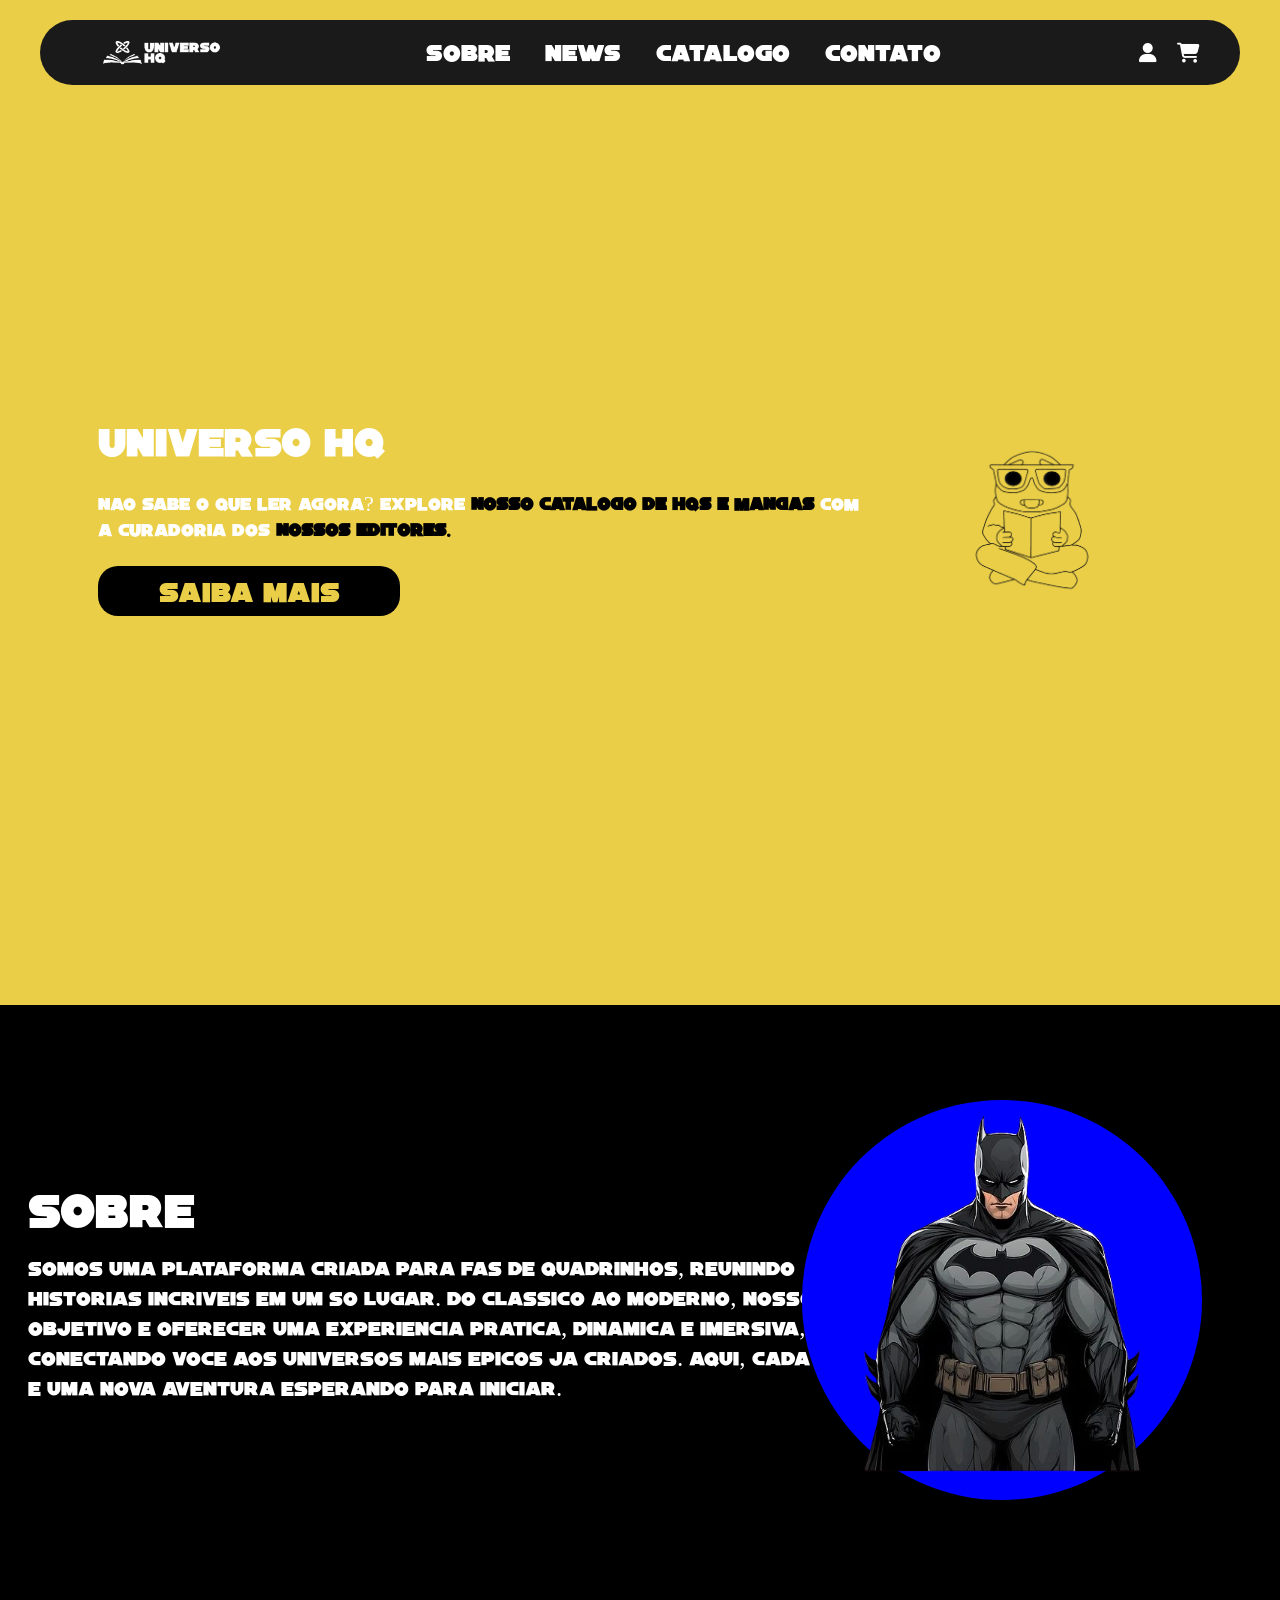
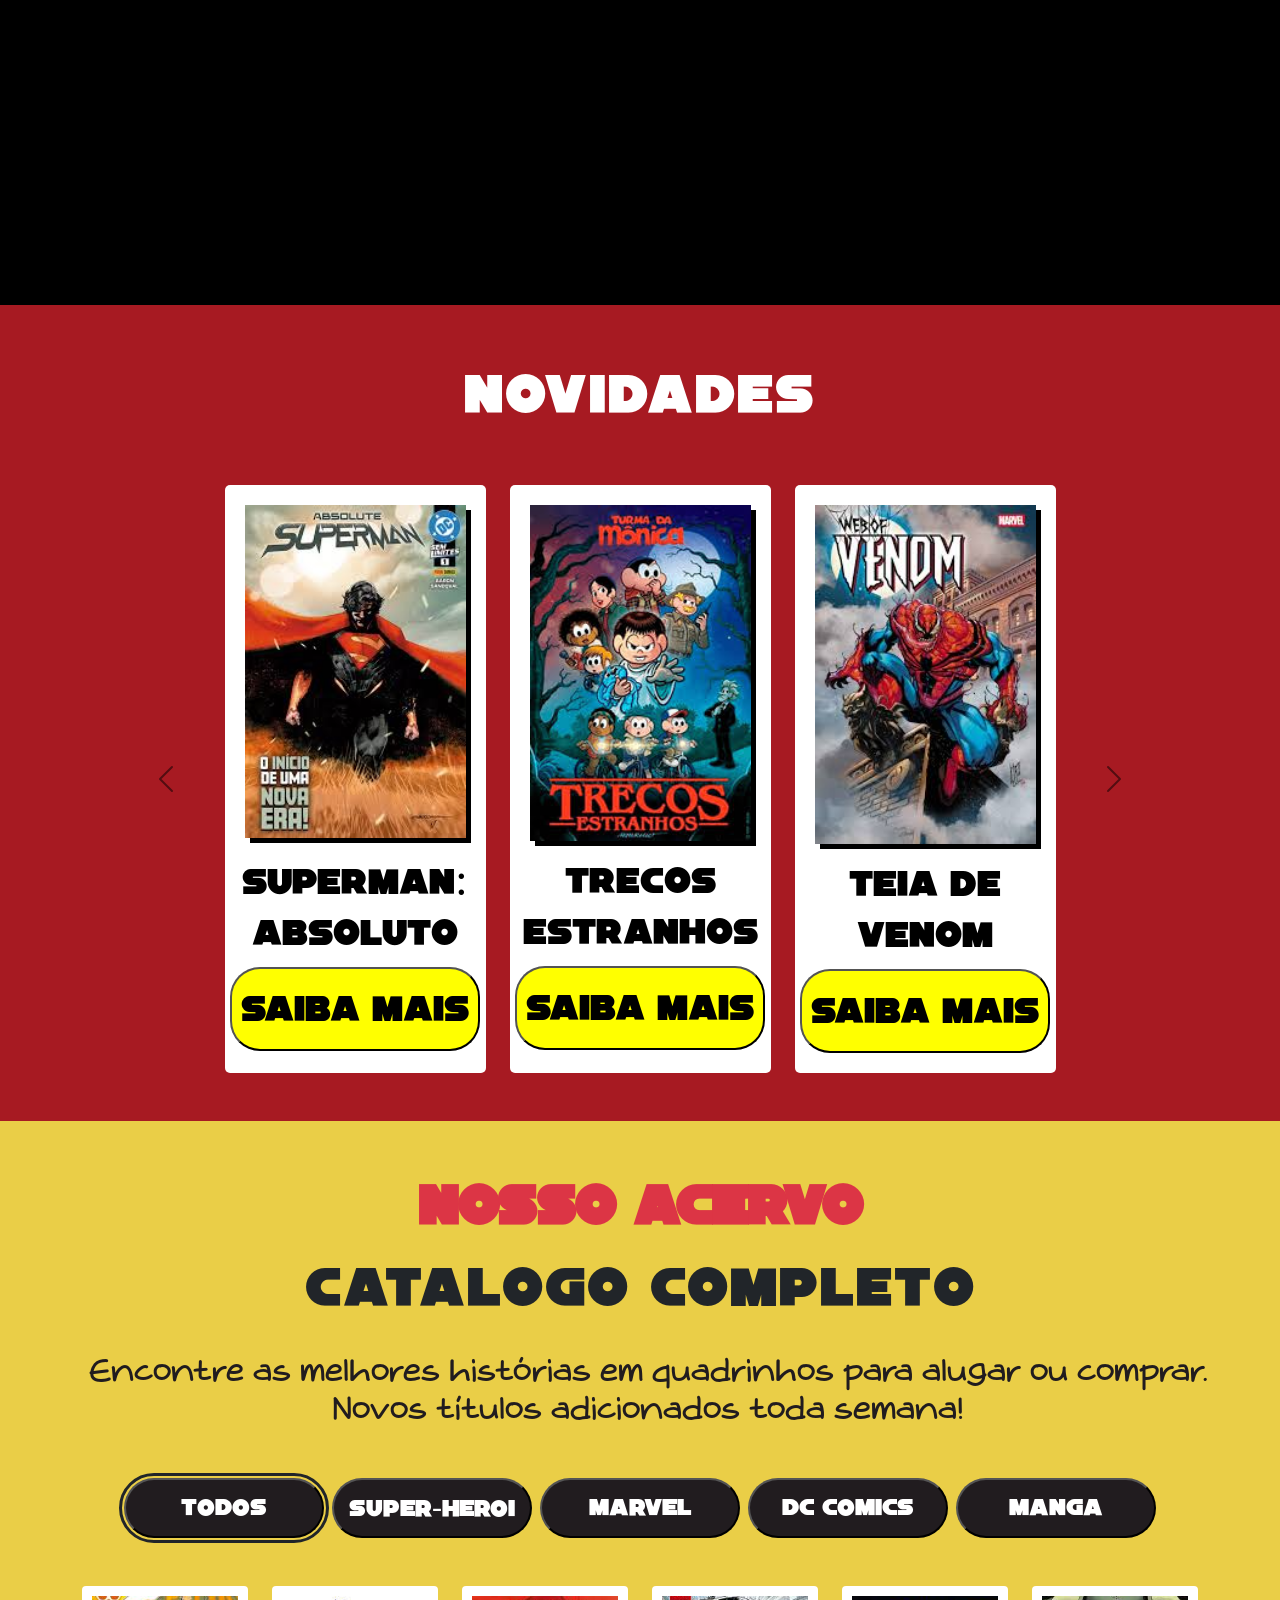
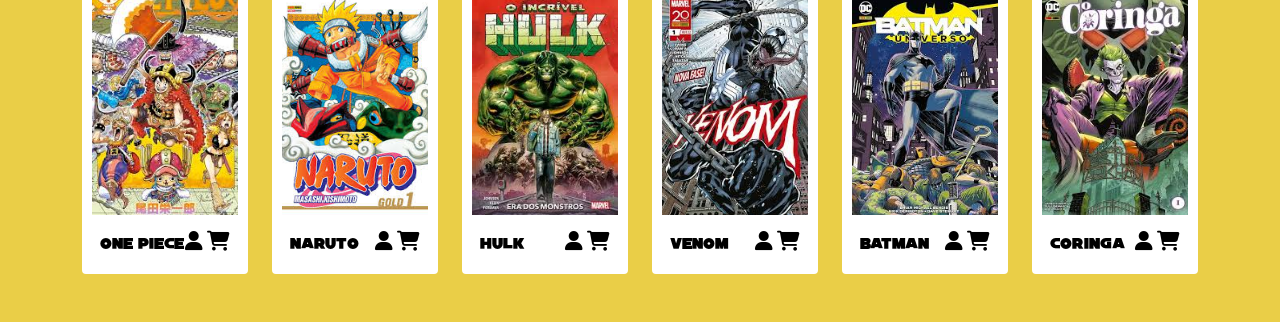
==== commit bbbc85fc: "commit 4 - Adicionei o logo e corrigi o posicionamento dos textoss" ====
--- a/index.html
+++ b/index.html
@@ -5,19 +5,14 @@
     <meta name="viewport" content="width=device-width, initial-scale=1.0">
     <title>Landing Page HQs</title>
 
-
     <!-- CSS do Bootstrap -->
     <link href="https://cdn.jsdelivr.net/npm/bootstrap@5.3.3/dist/css/bootstrap.min.css" rel="stylesheet" integrity="sha384-QWTKZyjpPEjISv5WaRU9OFeRpok6YctnYmDr5pNlyT2bRjXh0JMhjY6hW+ALEwIH" crossorigin="anonymous">
-    
-    
     
     <!-- Font Awesome para os ícones exatos -->
     <link rel="stylesheet" href="https://cdnjs.cloudflare.com/ajax/libs/font-awesome/6.4.2/css/all.min.css">
     
-    
     <!-- Fontes para estilo HQ -->
     <link href="https://fonts.googleapis.com/css2?family=Bangers&family=Roboto:wght@900&display=swap" rel="stylesheet">
-
 
     <!-- CSS -->
     <link rel="stylesheet" href="/css/style.css">
@@ -31,15 +26,15 @@
             
             <!-- Logo --> 
         <div class="logo">
-             <img src="assets/img/" alt="Logo">
+             <img src="assets/img/logo.png" alt="Logo">
         </div>
              
              <!-- Navbar --> 
               <ul class="nav-links"> 
-                <li><a href="#">SOBRE</a></li> 
-                <li><a href="#">NEWS</a></li> 
-                <li><a href="#">CATALOGO</a></li> 
-                <li><a href="#">CONTATO</a></li> 
+                <li><a href="#about">SOBRE</a></li> 
+                <li><a href="#news">NEWS</a></li> 
+                <li><a href="#catalog">CATALOGO</a></li> 
+                <li><a href="#contact">CONTATO</a></li> 
             </ul> 
             
             <!-- Icones da navbar --> 
@@ -66,7 +61,7 @@
     </section>
 
     <!-- Seção sobre  -->
-    <section class="about">
+    <section id="about" class="about">
         <div class="about-container">
             <div class="about-text">
                 
@@ -85,7 +80,7 @@
     </section>
 
     <!-- Seção Novidades -->
-<section class="news-section py-5">
+<section id="news" class="news-section py-5">
     <div class="container text-center">
 
         <h2 class="section-title text-white mb-5">NOVIDADES</h2>
@@ -186,7 +181,7 @@
 </section>
 
 <!-- Seção Catálogo  -->
-<section class="catalog-section py-5">
+<section id="catalog" class="catalog-section py-5">
     <div class="container text-center">
         <p class="titulo-cat mb-0 text-danger fw-bold">NOSSO ACERVO</p>
         <h2 class="section-title mb-4">CATALOGO COMPLETO</h2>
--- a/css/style.css
+++ b/css/style.css
@@ -27,6 +27,7 @@
 
 .body{
     font-family: 'Moliga';
+    height: 100vh;
 }
 
 /* =============================== */
@@ -48,7 +49,7 @@
 
 
 .logo img {
-    height: 40px; 
+    height: 150px; 
     width: auto;
     display: block;
 }
@@ -72,6 +73,8 @@
     display: flex;
     list-style: none;
     gap: 35px;
+    margin-top: 20px;
+    margin-left: -35px;
 }
 
 .nav-links a {
@@ -115,17 +118,18 @@
 /* --- SEÇÃO HERO --- */
 .hero {
     background-color: #eace47;
-    height: 70vh;
+    height: 100vh;
     display: flex;
     align-items: center;
     padding: 0 10%;
 }
 
-.hero-content h1 {
-     
-    font-size: clamp(50px, 8vw, 100px);
+.hero-content h1 { 
+    font-size: clamp(30px, 4vw, 60px);
     color: white;
     margin-bottom: 15px;
+    margin-top: -80px;
+    margin-left: -30px;
     font-family: 'Moliga';
 }
 
@@ -139,10 +143,11 @@
     /* Letras */
     color: #FFF;
     font-family: "Moliga";
-    font-size: 30px;
+    font-size: 22px;
     font-style: normal;
     font-weight: 500;
     line-height: normal;
+    margin-left: -30px;
 }
 
 .hero-content p strong{
@@ -152,7 +157,8 @@
 /* Imagem do lado */
 
 .hero-image {
-    margin-top: 20px;
+    margin-top: -70px;
+    margin-left: 40px;
     flex: 1;
     display: flex;
     justify-content: center;
@@ -160,7 +166,7 @@
 
 .hero-image img {
     width: 100%;
-    max-width: 600px;
+    max-width: 1000px;
     border-radius: 12px;
     object-fit: cover;
 }
@@ -173,6 +179,7 @@
     border: none;
     width: 302px;
     height: 50px;
+    margin-left: -30px;
     
     
     /* Letras */
@@ -197,6 +204,7 @@
     color: white;
     padding: 100px 10%;
     overflow: hidden;
+    height: 100vh;
 }
 
 .about-container {
@@ -207,50 +215,51 @@
 
 .about-text {
     flex: 1;
+    margin-left: -100px;
 }
 
 /* Titulo seção sobre */
 .about-text h2 {
-
-    width: 332px;
-    height: 92px;
-
    color: #FFF;
     font-family: "Moliga";
-    font-size: 96px;
-    font-style: normal;
-    font-weight: 400;
-    line-height: normal;
-   
+    font-size: 60px;
+    font-style: normal;
+    font-weight: 400;
+    line-height: normal;
 }
 
 .about-text p {
-    
-    /* Caixa */
-    width: 903px;
-    height: 396px;
-    
-    
     /* Letras */
     color: #FFF;
     font-family: "Moliga";
-    font-size: 40px;
-    font-style: normal;
-    font-weight: 400;
-    line-height: normal;
+    font-size: 25px;
+    font-style: normal;
+    font-weight: 400;
+    line-height: normal;
+}
+
+.about-img {
+    position: relative;
 }
 
 .about-img img {
     width: 100%;
     max-width: 300px;
-
     position: relative;
     z-index: 2;
-    
-}
-
-
-
+}
+
+.circle-bg {
+    width: 400px;
+    height: 400px;
+    background-color: blue;
+    border-radius: 50%;
+    position: absolute;
+    left: 50%;
+    top: 50%;
+    transform: translate(-50%, -50%);
+    z-index: 1;
+}
 
 /* Estilo das Seções */
 
@@ -493,6 +502,8 @@
     .circle-bg {
         width: 320px;
         height: 320px;
+        background-color: blue;
+        border-radius: 50%;
 
         position: absolute;
 
@@ -630,6 +641,8 @@
     .circle-bg {
         width: 240px;
         height: 240px;
+        background-color: blue;
+        border-radius: 50%;
 
         position: absolute;
 
@@ -717,6 +730,8 @@
     .circle-bg {
         width: 200px;
         height: 200px;
+        background-color: blue;
+        border-radius: 50%;
 
         position: absolute;
 
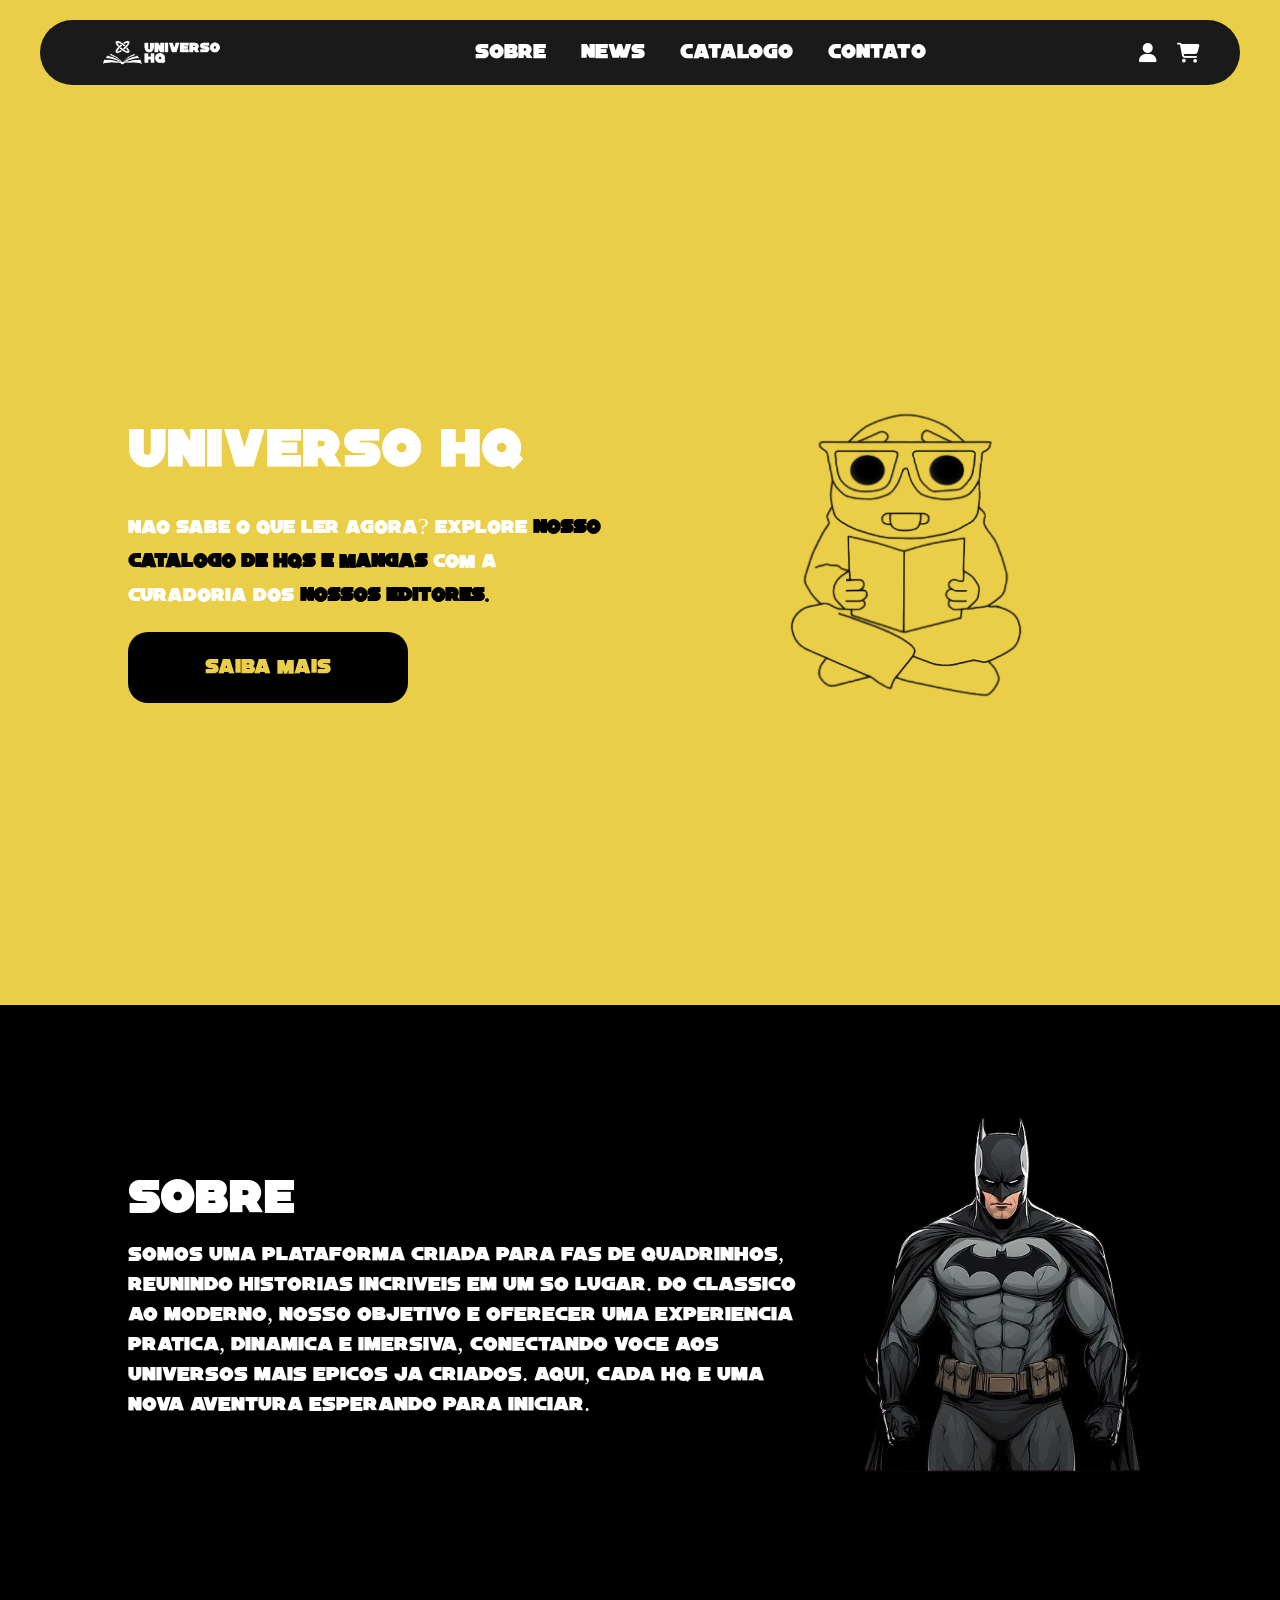
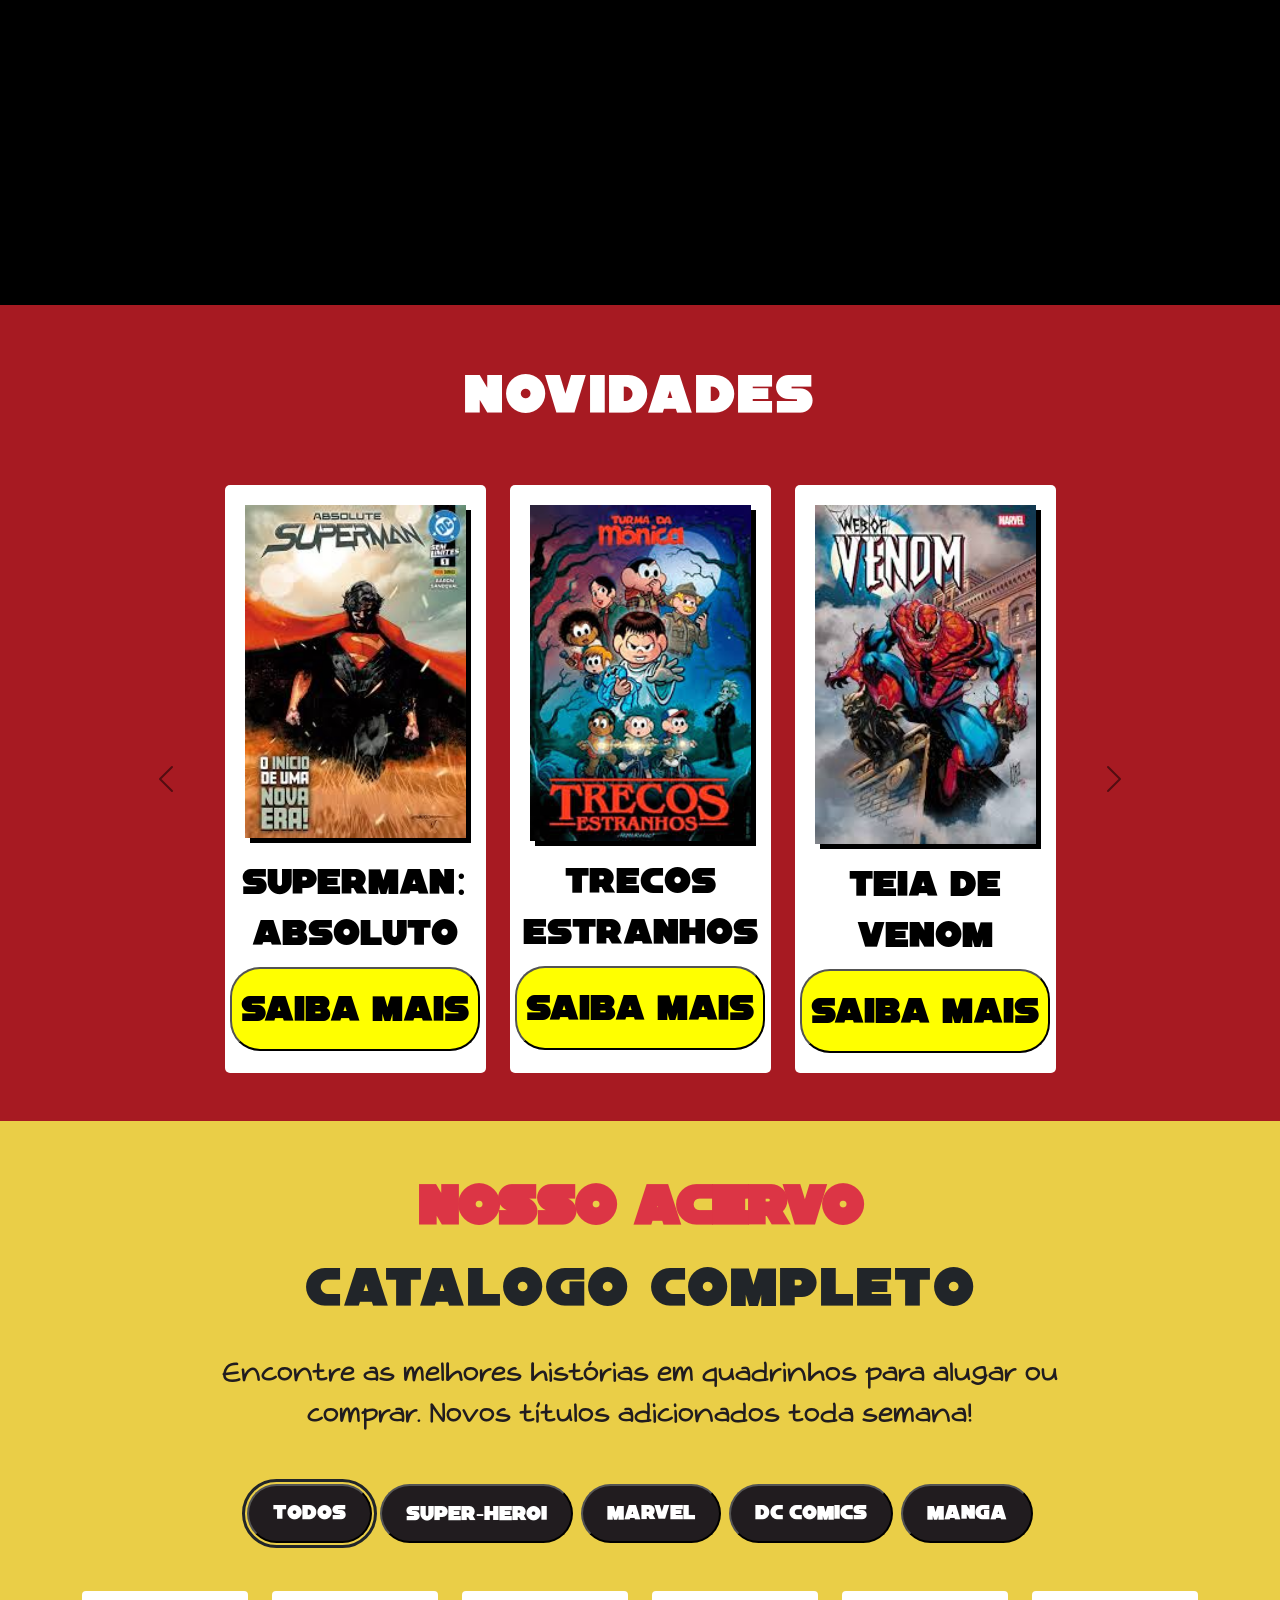
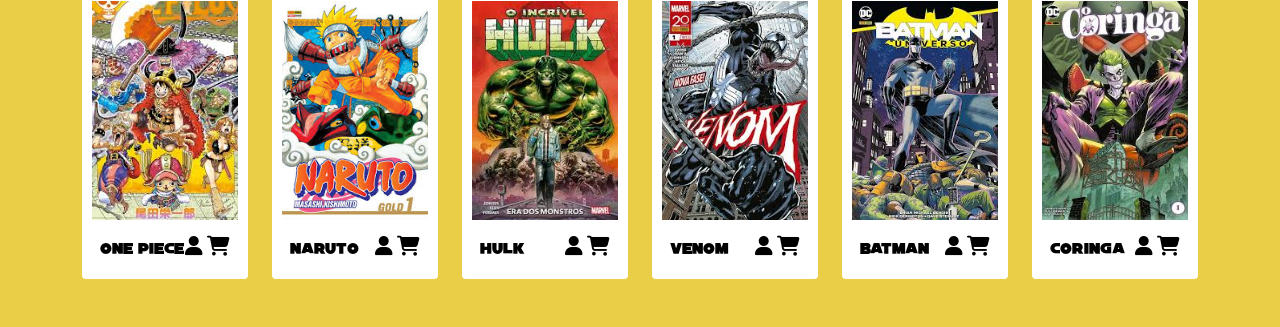
==== commit d5f5de66: "commit 5 - Finalização do codigo" ====
--- a/index.html
+++ b/index.html
@@ -39,7 +39,7 @@
             
             <!-- Icones da navbar --> 
              <div class="nav-icons"> 
-                <i class="fa-solid fa-user user-icon"></i> 
+                <i class="fa-solid fa-user user-icon" id="userIconNav" style="cursor: pointer;"></i> 
                 <i class="fa-solid fa-cart-shopping cart-icon"></i> 
             </div> 
         </nav> 
@@ -289,5 +289,12 @@
 <!-- Bootstrap JS  -->
 <script src="https://cdn.jsdelivr.net/npm/bootstrap@5.3.0/dist/js/bootstrap.bundle.min.js" defer></script>
 
+<!-- Script para redirecionar ao clicar no ícone de usuário -->
+<script>
+    document.getElementById('userIconNav').addEventListener('click', function() {
+        window.location.href = '/login.html';
+    });
+</script>
+
 </body>
 </html>
--- a/css/style.css
+++ b/css/style.css
@@ -25,9 +25,13 @@
 }
 
 
-.body{
-    font-family: 'Moliga';
-    height: 100vh;
+body {
+    font-family: 'Moliga', sans-serif;
+    min-height: 100vh;
+    overflow-x: hidden;
+    margin: 0;
+    padding: 0;
+    background-color: #000;
 }
 
 /* =============================== */
@@ -73,15 +77,16 @@
     display: flex;
     list-style: none;
     gap: 35px;
-    margin-top: 20px;
-    margin-left: -35px;
+    margin: 0;
+    align-items: center;
+    flex-wrap: wrap;
 }
 
 .nav-links a {
     color: #FFF;
     text-align: center;
     font-family: "Moliga";
-    font-size: 30px;
+    font-size: clamp(18px, 2vw, 30px);
     font-style: normal;
     font-weight: 400;
     line-height: normal;
@@ -118,36 +123,38 @@
 /* --- SEÇÃO HERO --- */
 .hero {
     background-color: #eace47;
-    height: 100vh;
+    min-height: 100vh;
     display: flex;
     align-items: center;
-    padding: 0 10%;
-}
-
-.hero-content h1 { 
-    font-size: clamp(30px, 4vw, 60px);
+    justify-content: center;
+    padding: 60px 10%;
+    gap: 40px;
+    flex-wrap: wrap;
+}
+.hero-content {
+    flex: 1;
+    max-width: 620px;
+    display: flex;
+    flex-direction: column;
+    gap: 20px;
+}
+
+.hero-content h1 {
+    font-size: clamp(40px, 6vw, 70px);
     color: white;
-    margin-bottom: 15px;
-    margin-top: -80px;
-    margin-left: -30px;
+    margin: 0;
     font-family: 'Moliga';
 }
 
 .hero-content p {
-    
-    /* Caixa */
-    width: 774px;
-    height: 59px;
-    
-    
-    /* Letras */
+    max-width: 680px;
     color: #FFF;
     font-family: "Moliga";
-    font-size: 22px;
+    font-size: clamp(18px, 2vw, 24px);
     font-style: normal;
     font-weight: 500;
-    line-height: normal;
-    margin-left: -30px;
+    line-height: 1.4;
+    margin: 0;
 }
 
 .hero-content p strong{
@@ -157,36 +164,32 @@
 /* Imagem do lado */
 
 .hero-image {
-    margin-top: -70px;
-    margin-left: 40px;
     flex: 1;
+    min-width: 280px;
     display: flex;
     justify-content: center;
+    align-items: center;
 }
 
 .hero-image img {
     width: 100%;
-    max-width: 1000px;
+    max-width: 520px;
     border-radius: 12px;
     object-fit: cover;
 }
 
 .btn-saiba-mais {
-    
-    /* Botão */
     background-color: black;
     border-radius: 20px;
     border: none;
-    width: 302px;
-    height: 50px;
-    margin-left: -30px;
-    
-    
-    /* Letras */
+    width: auto;
+    max-width: 280px;
+    height: auto;
+    padding: 16px 32px;
     color: #eace47;
     font-weight: 400;
     cursor: pointer;
-    font-size: 36px;
+    font-size: clamp(18px, 2vw, 32px);
     font-family: 'Moliga';
 }
 
@@ -204,18 +207,19 @@
     color: white;
     padding: 100px 10%;
     overflow: hidden;
-    height: 100vh;
+    min-height: 100vh;
 }
 
 .about-container {
     display: flex;
     align-items: center;
     justify-content: space-between;
+    gap: 40px;
 }
 
 .about-text {
     flex: 1;
-    margin-left: -100px;
+    margin: 0;
 }
 
 /* Titulo seção sobre */
@@ -247,18 +251,6 @@
     max-width: 300px;
     position: relative;
     z-index: 2;
-}
-
-.circle-bg {
-    width: 400px;
-    height: 400px;
-    background-color: blue;
-    border-radius: 50%;
-    position: absolute;
-    left: 50%;
-    top: 50%;
-    transform: translate(-50%, -50%);
-    z-index: 1;
 }
 
 /* Estilo das Seções */
@@ -345,33 +337,30 @@
 }
 
 .subtitle{
-    width: 1132px;
+    max-width: 920px;
     color: #211C1F;
     text-align: center;
     font-family: "Simple";
-    font-size: 30px;
-    font-style: normal;
-    font-weight: 400;
-    line-height: normal;
+    font-size: clamp(18px, 2vw, 30px);
+    font-style: normal;
+    font-weight: 400;
+    line-height: 1.6;
+    margin: 0 auto;
 }
 
 /* Filtros */
 .btn-filter {
-    
-    /* layout */
-    width: 200px;
-    height: 60px;
     border-radius: 30px;
     background: #211C1F;
-
-    /* Letras */
+    padding: 12px 24px;
     color: #FFF;
     text-align: center;
     font-family: "Moliga";
-    font-size: 30px;
+    font-size: clamp(16px, 2vw, 28px);
     font-style: normal;
     font-weight: 400;
     line-height: normal;
+    white-space: nowrap;
 }
 
 .btn-filter.active {
